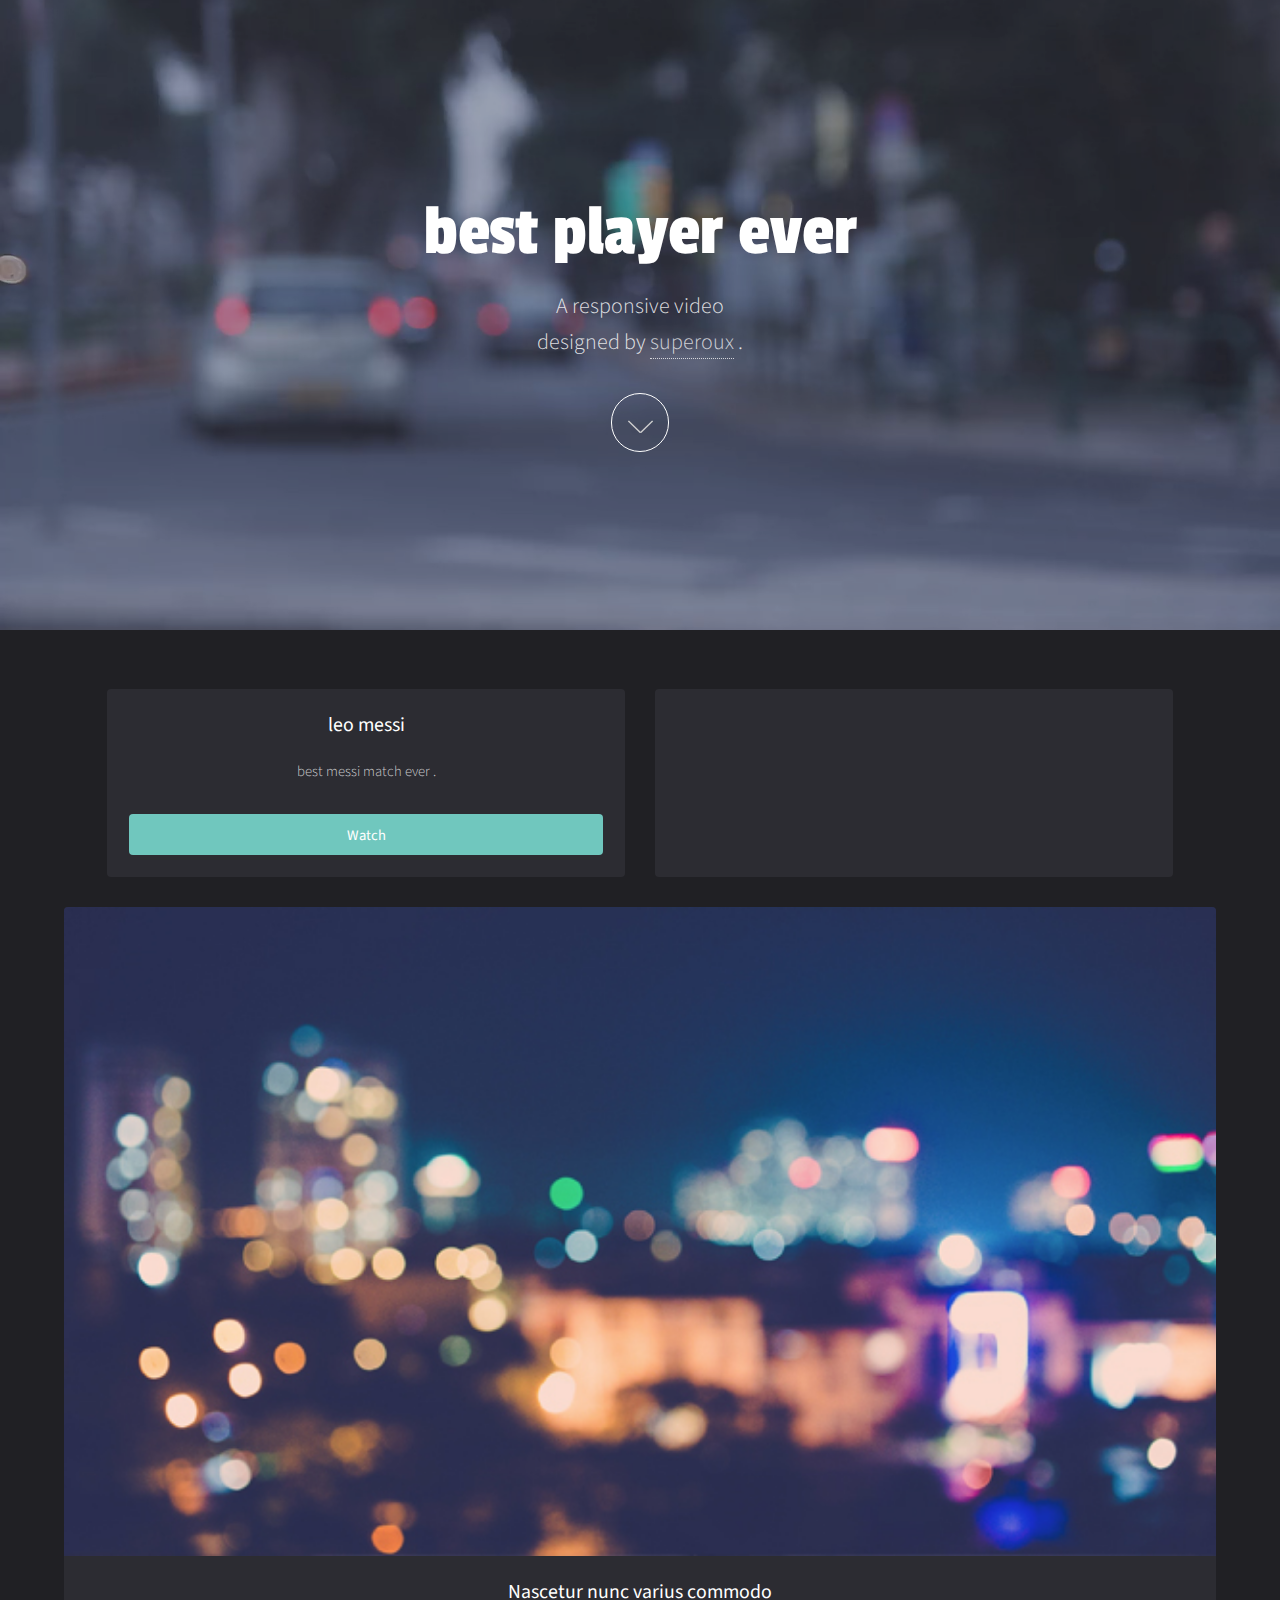
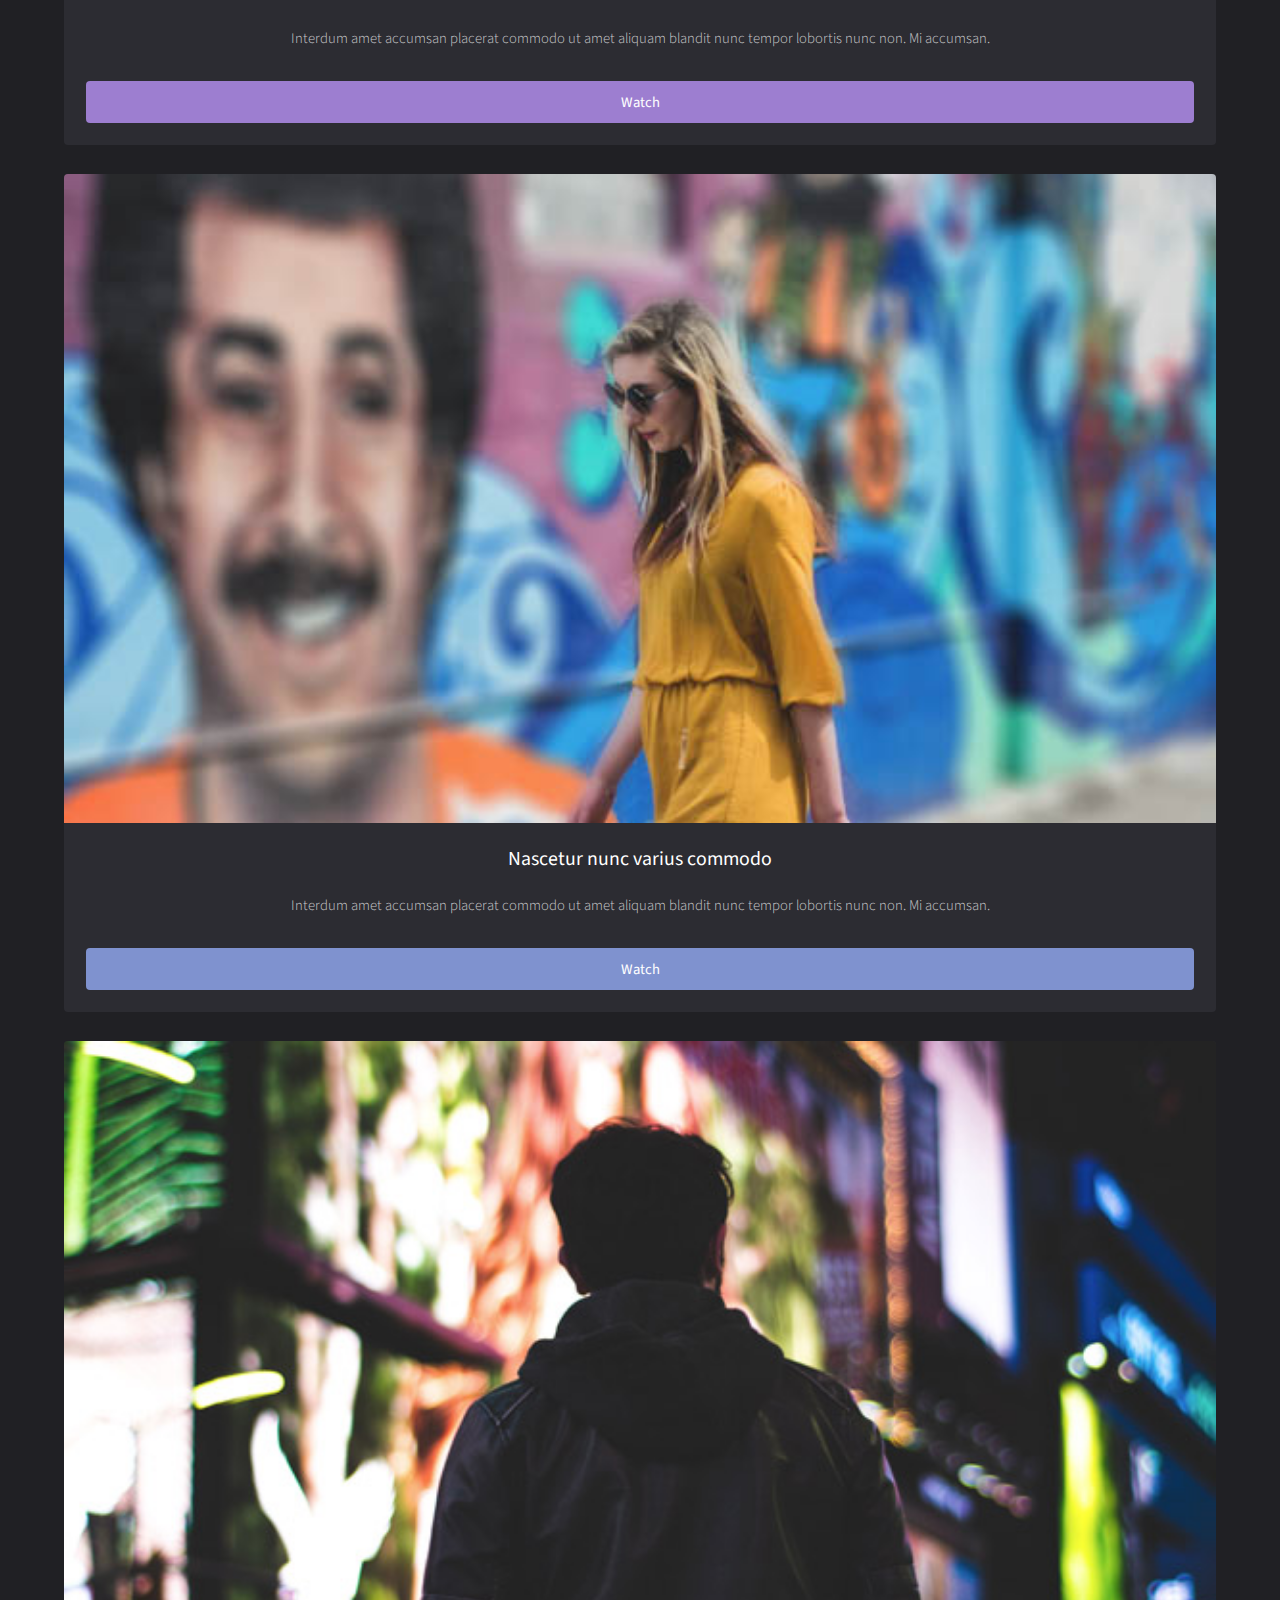
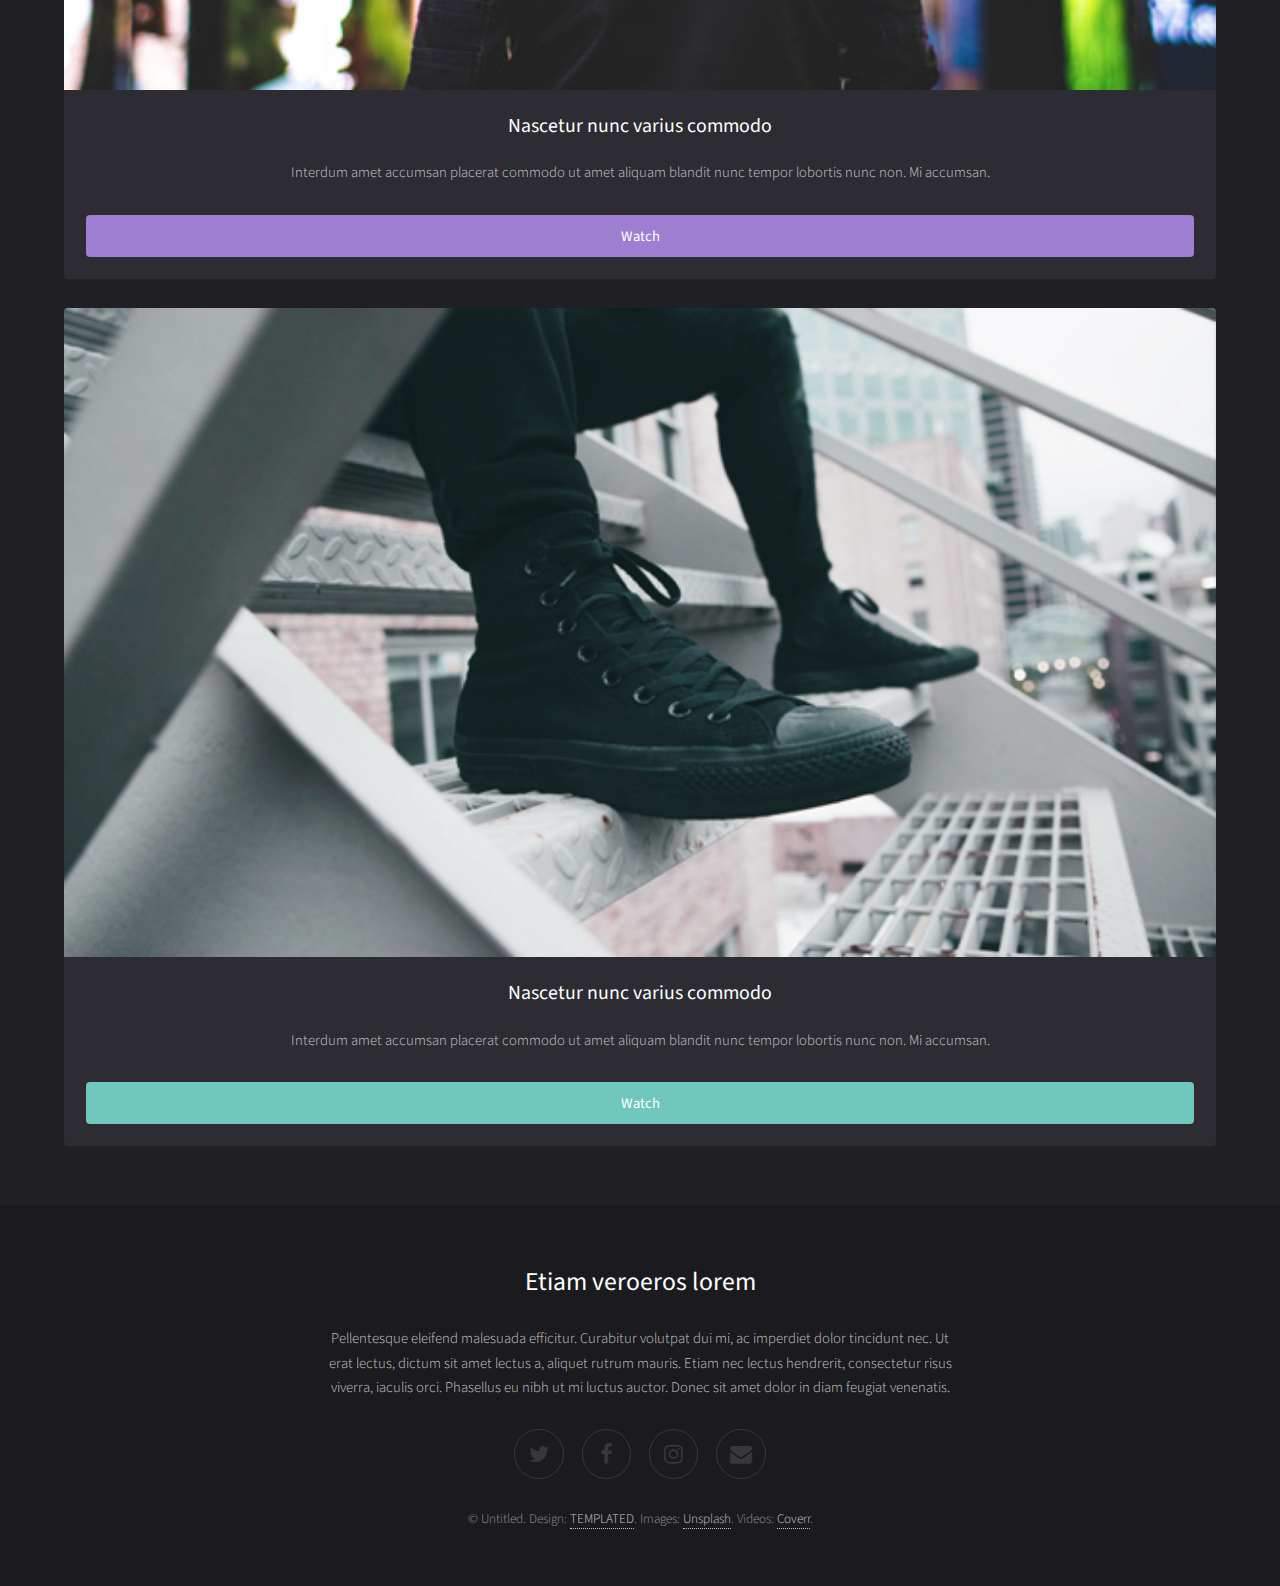
==== index.html @ 339b2d5a "Update index.html" ====
<!DOCTYPE HTML>
<!--
	superoux
-->
<html>
	<head>
		<title>best matches ever</title>
		<meta charset="utf-8" />
		<meta name="viewport" content="width=device-width, initial-scale=1" />
		<link rel="stylesheet" href="assets/css/main.css" />
	</head>
	<body id="top">

			<!-- Banner -->
			<!--
				To use a video as your background, set data-video to the name of your video without
				its extension (eg. images/banner). Your video must be available in both .mp4 and .webm
				formats to work correctly.
			-->
				<section id="banner" data-video="images/banner">
					<div class="inner">
						<header>
							<h1>best player ever </h1>
							<p>A responsive video <br />
							designed by <a href="https://www.instagram.com/superoux/?hl=en/">superoux</a> .</p>
						</header>
						<a href="#main" class="more">watch the game </a>
					</div>
				</section>

			<!-- Main -->
				<div id="main">
					<div class="inner">

					<!-- Boxes -->
						<div class="thumbnails">

							<div class="box">
								<a href="https://youtu.be/xSsiS304iY8" class="image fit"><img src="https://img.youtube.com/vi/xSsiS304iY8/default.jpg" alt="" /></a>
								<div class="inner">
									<h3>leo messi</h3>
									<p>best messi match ever .</p>
									<a href="https://youtu.be/xSsiS304iY8" class="button fit" data-poptrox="youtube,800x400">Watch</a>
								</div>
							</div>

							<div class="box">
<div itemprop="video" itemscope="" itemtype="//schema.org/VideoObject" style="display: none;"><meta itemprop="name" property="media:title" content="Plug Love (2017)"><span property="media:type" content="application/x-shockwave-flash"><meta itemprop="duration" content="PT1H54M46S"><meta itemprop="thumbnailUrl" rel="media:thumbnail" content="https://canvas-bridge.tubitv.com/VLpkiAPkWB6G5GtWDQI1_ymd9yA=/0x87:1013x651/640x360/smart/img.adrise.tv/a95f9821-3341-43d2-822d-1b0d2a81aec8.jpg"><meta itemprop="uploadDate" content="2020-10-22T00:00:00.000Z"><meta itemprop="description" content="After a woman ends her unfaithful relationship, she discovers the value of true love in a world that often prioritizes material wealth."></span></div>
								</div>
							</div>

							<div class="box">
								<a href="https://youtu.be/s6zR2T9vn2c" class="image fit"><img src="images/pic03.jpg" alt="" /></a>
								<div class="inner">
									<h3>Nascetur nunc varius commodo</h3>
									<p>Interdum amet accumsan placerat commodo ut amet aliquam blandit nunc tempor lobortis nunc non. Mi accumsan.</p>
									<a href="https://youtu.be/s6zR2T9vn2c" class="button style3 fit" data-poptrox="youtube,800x400">Watch</a>
								</div>
							</div>

							<div class="box">
								<a href="https://youtu.be/s6zR2T9vn2c" class="image fit"><img src="images/pic04.jpg" alt="" /></a>
								<div class="inner">
									<h3>Nascetur nunc varius commodo</h3>
									<p>Interdum amet accumsan placerat commodo ut amet aliquam blandit nunc tempor lobortis nunc non. Mi accumsan.</p>
									<a href="https://youtu.be/s6zR2T9vn2c" class="button style2 fit" data-poptrox="youtube,800x400">Watch</a>
								</div>
							</div>

							<div class="box">
								<a href="https://youtu.be/s6zR2T9vn2c" class="image fit"><img src="images/pic05.jpg" alt="" /></a>
								<div class="inner">
									<h3>Nascetur nunc varius commodo</h3>
									<p>Interdum amet accumsan placerat commodo ut amet aliquam blandit nunc tempor lobortis nunc non. Mi accumsan.</p>
									<a href="https://youtu.be/s6zR2T9vn2c" class="button style3 fit" data-poptrox="youtube,800x400">Watch</a>
								</div>
							</div>

							<div class="box">
								<a href="https://youtu.be/s6zR2T9vn2c" class="image fit"><img src="images/pic06.jpg" alt="" /></a>
								<div class="inner">
									<h3>Nascetur nunc varius commodo</h3>
									<p>Interdum amet accumsan placerat commodo ut amet aliquam blandit nunc tempor lobortis nunc non. Mi accumsan.</p>
									<a href="https://youtu.be/s6zR2T9vn2c" class="button fit" data-poptrox="youtube,800x400">Watch</a>
								</div>
							</div>

						</div>

					</div>
				</div>

			<!-- Footer -->
				<footer id="footer">
					<div class="inner">
						<h2>Etiam veroeros lorem</h2>
						<p>Pellentesque eleifend malesuada efficitur. Curabitur volutpat dui mi, ac imperdiet dolor tincidunt nec. Ut erat lectus, dictum sit amet lectus a, aliquet rutrum mauris. Etiam nec lectus hendrerit, consectetur risus viverra, iaculis orci. Phasellus eu nibh ut mi luctus auctor. Donec sit amet dolor in diam feugiat venenatis. </p>

						<ul class="icons">
							<li><a href="#" class="icon fa-twitter"><span class="label">Twitter</span></a></li>
							<li><a href="#" class="icon fa-facebook"><span class="label">Facebook</span></a></li>
							<li><a href="#" class="icon fa-instagram"><span class="label">Instagram</span></a></li>
							<li><a href="#" class="icon fa-envelope"><span class="label">Email</span></a></li>
						</ul>
						<p class="copyright">&copy; Untitled. Design: <a href="https://templated.co">TEMPLATED</a>. Images: <a href="https://unsplash.com/">Unsplash</a>. Videos: <a href="http://coverr.co/">Coverr</a>.</p>
					</div>
				</footer>

		<!-- Scripts -->
			<script src="assets/js/jquery.min.js"></script>
			<script src="assets/js/jquery.scrolly.min.js"></script>
			<script src="assets/js/jquery.poptrox.min.js"></script>
			<script src="assets/js/skel.min.js"></script>
			<script src="assets/js/util.js"></script>
			<script src="assets/js/main.js"></script>

	</body>
</html>
---- assets/css/main.css ----
@charset "UTF-8";
@import url(font-awesome.min.css);
@import url("https://fonts.googleapis.com/css?family=Source+Sans+Pro:300,400|Passion+One:400");

/*
	Full Motion by TEMPLATED
	templated.co @templatedco
	Released for free under the Creative Commons Attribution 3.0 license (templated.co/license)
*/

/* Reset */

	html, body, div, span, applet, object, iframe, h1, h2, h3, h4, h5, h6, p, blockquote, pre, a, abbr, acronym, address, big, cite, code, del, dfn, em, img, ins, kbd, q, s, samp, small, strike, strong, sub, sup, tt, var, b, u, i, center, dl, dt, dd, ol, ul, li, fieldset, form, label, legend, table, caption, tbody, tfoot, thead, tr, th, td, article, aside, canvas, details, embed, figure, figcaption, footer, header, hgroup, menu, nav, output, ruby, section, summary, time, mark, audio, video {
		margin: 0;
		padding: 0;
		border: 0;
		font-size: 100%;
		font: inherit;
		vertical-align: baseline;
	}

	article, aside, details, figcaption, figure, footer, header, hgroup, menu, nav, section {
		display: block;
	}

	body {
		line-height: 1;
	}

	ol, ul {
		list-style: none;
	}

	blockquote, q {
		quotes: none;
	}

	blockquote:before, blockquote:after, q:before, q:after {
		content: '';
		content: none;
	}

	table {
		border-collapse: collapse;
		border-spacing: 0;
	}

	body {
		-webkit-text-size-adjust: none;
	}

/* Box Model */

	*, *:before, *:after {
		-moz-box-sizing: border-box;
		-webkit-box-sizing: border-box;
		box-sizing: border-box;
	}

/* Basic */

	@-ms-viewport {
		width: device-width;
	}

	body {
		-ms-overflow-style: scrollbar;
	}

	@media screen and (max-width: 480px) {

		html, body {
			min-width: 320px;
		}

	}

	body {
		background: #202024;
	}

		body.is-loading *, body.is-loading *:before, body.is-loading *:after {
			-moz-animation: none !important;
			-webkit-animation: none !important;
			-ms-animation: none !important;
			animation: none !important;
			-moz-transition: none !important;
			-webkit-transition: none !important;
			-ms-transition: none !important;
			transition: none !important;
		}

/* Type */

	body, input, select, textarea {
		color: rgba(255, 255, 255, 0.75);
		font-family: "Source Sans Pro", sans-serif;
		font-size: 14pt;
		font-weight: 300;
		line-height: 1.65;
	}

		@media screen and (max-width: 1680px) {

			body, input, select, textarea {
				font-size: 11pt;
			}

		}

		@media screen and (max-width: 1280px) {

			body, input, select, textarea {
				font-size: 11pt;
			}

		}

		@media screen and (max-width: 980px) {

			body, input, select, textarea {
				font-size: 12pt;
			}

		}

		@media screen and (max-width: 736px) {

			body, input, select, textarea {
				font-size: 12pt;
			}

		}

		@media screen and (max-width: 480px) {

			body, input, select, textarea {
				font-size: 12pt;
			}

		}

	a {
		-moz-transition: background-color 0.2s ease-in-out, color 0.2s ease-in-out;
		-webkit-transition: background-color 0.2s ease-in-out, color 0.2s ease-in-out;
		-ms-transition: background-color 0.2s ease-in-out, color 0.2s ease-in-out;
		transition: background-color 0.2s ease-in-out, color 0.2s ease-in-out;
		color: rgba(255, 255, 255, 0.75);
		text-decoration: none;
		border-bottom: 1px dotted;
		outline: 0;
	}

		a:hover {
			color: #FFF;
			border: none;
		}

	strong, b {
		color: #fff;
		font-weight: 400;
	}

	em, i {
		font-style: italic;
	}

	p {
		margin: 0 0 2em 0;
	}

	h1, h2, h3, h4, h5, h6 {
		color: #fff;
		font-weight: 400;
		line-height: 1.5;
		margin: 0 0 1em 0;
	}

		h1 a, h2 a, h3 a, h4 a, h5 a, h6 a {
			color: inherit;
			text-decoration: none;
		}

	h2 {
		font-size: 1.75em;
	}

	h3 {
		font-size: 1.35em;
	}

	h4 {
		font-size: 1.1em;
	}

	h5 {
		font-size: 0.9em;
	}

	h6 {
		font-size: 0.7em;
	}

	sub {
		font-size: 0.8em;
		position: relative;
		top: 0.5em;
	}

	sup {
		font-size: 0.8em;
		position: relative;
		top: -0.5em;
	}

	blockquote {
		border-left: solid 4px rgba(144, 144, 144, 0.25);
		font-style: italic;
		margin: 0 0 2em 0;
		padding: 0.5em 0 0.5em 2em;
	}

	code {
		background: rgba(144, 144, 144, 0.075);
		border-radius: 4px;
		border: solid 1px rgba(144, 144, 144, 0.25);
		font-family: "Courier New", monospace;
		font-size: 0.9em;
		margin: 0 0.25em;
		padding: 0.25em 0.65em;
	}

	pre {
		-webkit-overflow-scrolling: touch;
		font-family: "Courier New", monospace;
		font-size: 0.9em;
		margin: 0 0 2em 0;
	}

		pre code {
			display: block;
			line-height: 1.75;
			padding: 1em 1.5em;
			overflow-x: auto;
		}

	hr {
		border: 0;
		border-bottom: solid 1px rgba(144, 144, 144, 0.25);
		margin: 2em 0;
	}

		hr.major {
			margin: 3em 0;
		}

	.align-left {
		text-align: left;
	}

	.align-center {
		text-align: center;
	}

	.align-right {
		text-align: right;
	}

/* Section/Article */

	section.special, article.special {
		text-align: center;
	}

	header p {
		color: rgba(255, 255, 255, 0.5);
		position: relative;
		margin: 0 0 1.5em 0;
	}

	header h2 + p {
		font-size: 1.25em;
		margin-top: -1em;
	}

	header h3 + p {
		font-size: 1.1em;
		margin-top: -0.8em;
	}

	header h4 + p,
	header h5 + p,
	header h6 + p {
		font-size: 0.9em;
		margin-top: -0.6em;
	}

/* Box */

	.thumbnails {
		display: -moz-flex;
		display: -webkit-flex;
		display: -ms-flex;
		display: flex;
		-moz-align-items: stretch;
		-webkit-align-items: stretch;
		-ms-align-items: stretch;
		align-items: stretch;
		-moz-justify-content: center;
		-webkit-justify-content: center;
		-ms-justify-content: center;
		justify-content: center;
		-moz-flex-wrap: wrap;
		-webkit-flex-wrap: wrap;
		-ms-flex-wrap: wrap;
		flex-wrap: wrap;
	}

		.thumbnails .box {
			margin: 0 1em 2em 1em;
			width: 30%;
		}

			@media screen and (max-width: 1280px) {

				.thumbnails .box {
					width: 45%;
				}

			}

			@media screen and (max-width: 736px) {

				.thumbnails .box {
					width: 100%;
				}

			}

/* Form */

	form {
		margin: 0 0 2em 0;
	}

	label {
		color: #fff;
		display: block;
		font-size: 0.9em;
		font-weight: 400;
		margin: 0 0 1em 0;
	}

	input[type="text"],
	input[type="password"],
	input[type="email"],
	input[type="tel"],
	select,
	textarea {
		-moz-appearance: none;
		-webkit-appearance: none;
		-ms-appearance: none;
		appearance: none;
		background: rgba(144, 144, 144, 0.075);
		border-radius: 4px;
		border: none;
		border: solid 1px rgba(144, 144, 144, 0.25);
		color: inherit;
		display: block;
		outline: 0;
		padding: 0 1em;
		text-decoration: none;
		width: 100%;
	}

		input[type="text"]:invalid,
		input[type="password"]:invalid,
		input[type="email"]:invalid,
		input[type="tel"]:invalid,
		select:invalid,
		textarea:invalid {
			box-shadow: none;
		}

		input[type="text"]:focus,
		input[type="password"]:focus,
		input[type="email"]:focus,
		input[type="tel"]:focus,
		select:focus,
		textarea:focus {
			border-color: #ff8686;
			box-shadow: 0 0 0 1px #ff8686;
		}

	.select-wrapper {
		text-decoration: none;
		display: block;
		position: relative;
	}

		.select-wrapper:before {
			content: "";
			-moz-osx-font-smoothing: grayscale;
			-webkit-font-smoothing: antialiased;
			font-family: FontAwesome;
			font-style: normal;
			font-weight: normal;
			text-transform: none !important;
		}

		.select-wrapper:before {
			color: rgba(144, 144, 144, 0.25);
			display: block;
			height: 2.75em;
			line-height: 2.75em;
			pointer-events: none;
			position: absolute;
			right: 0;
			text-align: center;
			top: 0;
			width: 2.75em;
		}

		.select-wrapper select::-ms-expand {
			display: none;
		}

	input[type="text"],
	input[type="password"],
	input[type="email"],
	select {
		height: 2.75em;
	}

	textarea {
		padding: 0.75em 1em;
	}

	input[type="checkbox"],
	input[type="radio"] {
		-moz-appearance: none;
		-webkit-appearance: none;
		-ms-appearance: none;
		appearance: none;
		display: block;
		float: left;
		margin-right: -2em;
		opacity: 0;
		width: 1em;
		z-index: -1;
	}

		input[type="checkbox"] + label,
		input[type="radio"] + label {
			text-decoration: none;
			color: rgba(255, 255, 255, 0.75);
			cursor: pointer;
			display: inline-block;
			font-size: 1em;
			font-weight: 300;
			padding-left: 2.4em;
			padding-right: 0.75em;
			position: relative;
		}

			input[type="checkbox"] + label:before,
			input[type="radio"] + label:before {
				-moz-osx-font-smoothing: grayscale;
				-webkit-font-smoothing: antialiased;
				font-family: FontAwesome;
				font-style: normal;
				font-weight: normal;
				text-transform: none !important;
			}

			input[type="checkbox"] + label:before,
			input[type="radio"] + label:before {
				background: rgba(144, 144, 144, 0.075);
				border-radius: 4px;
				border: solid 1px rgba(144, 144, 144, 0.25);
				content: '';
				display: inline-block;
				height: 1.65em;
				left: 0;
				line-height: 1.58125em;
				position: absolute;
				text-align: center;
				top: 0;
				width: 1.65em;
			}

		input[type="checkbox"]:checked + label:before,
		input[type="radio"]:checked + label:before {
			background: #ff8686;
			border-color: #ff8686;
			color: #ffffff;
			content: '\f00c';
		}

		input[type="checkbox"]:focus + label:before,
		input[type="radio"]:focus + label:before {
			border-color: #ff8686;
			box-shadow: 0 0 0 1px #ff8686;
		}

	input[type="checkbox"] + label:before {
		border-radius: 4px;
	}

	input[type="radio"] + label:before {
		border-radius: 100%;
	}

	::-webkit-input-placeholder {
		color: rgba(255, 255, 255, 0.5) !important;
		opacity: 1.0;
	}

	:-moz-placeholder {
		color: rgba(255, 255, 255, 0.5) !important;
		opacity: 1.0;
	}

	::-moz-placeholder {
		color: rgba(255, 255, 255, 0.5) !important;
		opacity: 1.0;
	}

	:-ms-input-placeholder {
		color: rgba(255, 255, 255, 0.5) !important;
		opacity: 1.0;
	}

	.formerize-placeholder {
		color: rgba(255, 255, 255, 0.5) !important;
		opacity: 1.0;
	}

/* Box */

	.box {
		border-radius: 4px;
		margin-bottom: 2em;
		background: #2c2c32;
		text-align: center;
	}

		.box > :last-child,
		.box > :last-child > :last-child,
		.box > :last-child > :last-child > :last-child {
			margin-bottom: 0;
		}

		.box .image.fit {
			margin: 0;
		}

		.box .image img {
			border-radius: 4px 4px 0 0;
		}

		.box .inner {
			padding: 1.5em;
			width: 100% !important;
		}

			@media screen and (max-width: 480px) {

				.box .inner {
					padding: 1em;
				}

			}

		.box.alt {
			border: 0;
			border-radius: 0;
			padding: 0;
		}

/* Icon */

	.icon {
		text-decoration: none;
		border-bottom: none;
		position: relative;
	}

		.icon:before {
			-moz-osx-font-smoothing: grayscale;
			-webkit-font-smoothing: antialiased;
			font-family: FontAwesome;
			font-style: normal;
			font-weight: normal;
			text-transform: none !important;
		}

		.icon > .label {
			display: none;
		}

/* Image */

	.image {
		border-radius: 4px;
		border: 0;
		display: inline-block;
		position: relative;
	}

		.image img {
			border-radius: 4px;
			display: block;
		}

		.image.left, .image.right {
			max-width: 40%;
		}

			.image.left img, .image.right img {
				width: 100%;
			}

		.image.left {
			float: left;
			padding: 0 1.5em 1em 0;
			top: 0.25em;
		}

		.image.right {
			float: right;
			padding: 0 0 1em 1.5em;
			top: 0.25em;
		}

		.image.fit {
			display: block;
			margin: 0 0 2em 0;
			width: 100%;
		}

			.image.fit img {
				width: 100%;
			}

		.image.main {
			display: block;
			margin: 0 0 3em 0;
			width: 100%;
		}

			.image.main img {
				width: 100%;
			}

/* List */

	ol {
		list-style: decimal;
		margin: 0 0 2em 0;
		padding-left: 1.25em;
	}

		ol li {
			padding-left: 0.25em;
		}

	ul {
		list-style: disc;
		margin: 0 0 2em 0;
		padding-left: 1em;
	}

		ul li {
			padding-left: 0.5em;
		}

		ul.alt {
			list-style: none;
			padding-left: 0;
		}

			ul.alt li {
				border-top: solid 1px rgba(144, 144, 144, 0.25);
				padding: 0.5em 0;
			}

				ul.alt li:first-child {
					border-top: 0;
					padding-top: 0;
				}

		ul.icons {
			cursor: default;
			list-style: none;
			padding-left: 0;
		}

			ul.icons li {
				display: inline-block;
				text-align: center;
				padding-left: 0;
				padding-right: 1em;
			}

				ul.icons li a {
					display: block;
					border-radius: 100%;
					margin: 0;
					padding: 0.5em;
					border: solid 1px rgba(144, 144, 144, 0.25);
					color: rgba(144, 144, 144, 0.25);
				}

					ul.icons li a:before {
						font-size: 1.5em;
						display: block;
						width: 1.5em;
						height: 1.5em;
						line-height: 1.5em;
					}

					ul.icons li a:hover {
						background-color: #202024;
						color: #FFF;
					}

				ul.icons li:last-child {
					padding-right: 0;
				}

		ul.actions {
			cursor: default;
			list-style: none;
			padding-left: 0;
		}

			ul.actions li {
				display: inline-block;
				padding: 0 1em 0 0;
				vertical-align: middle;
			}

				ul.actions li:last-child {
					padding-right: 0;
				}

			ul.actions.small li {
				padding: 0 0.5em 0 0;
			}

			ul.actions.vertical li {
				display: block;
				padding: 1em 0 0 0;
			}

				ul.actions.vertical li:first-child {
					padding-top: 0;
				}

				ul.actions.vertical li > * {
					margin-bottom: 0;
				}

			ul.actions.vertical.small li {
				padding: 0.5em 0 0 0;
			}

				ul.actions.vertical.small li:first-child {
					padding-top: 0;
				}

			ul.actions.fit {
				display: table;
				margin-left: -1em;
				padding: 0;
				table-layout: fixed;
				width: calc(100% + 1em);
			}

				ul.actions.fit li {
					display: table-cell;
					padding: 0 0 0 1em;
				}

					ul.actions.fit li > * {
						margin-bottom: 0;
					}

				ul.actions.fit.small {
					margin-left: -0.5em;
					width: calc(100% + 0.5em);
				}

					ul.actions.fit.small li {
						padding: 0 0 0 0.5em;
					}

			@media screen and (max-width: 480px) {

				ul.actions {
					margin: 0 0 2em 0;
				}

					ul.actions li {
						padding: 1em 0 0 0;
						display: block;
						text-align: center;
						width: 100%;
					}

						ul.actions li:first-child {
							padding-top: 0;
						}

						ul.actions li > * {
							width: 100%;
							margin: 0 !important;
						}

							ul.actions li > *.icon:before {
								margin-left: -2em;
							}

					ul.actions.small li {
						padding: 0.5em 0 0 0;
					}

						ul.actions.small li:first-child {
							padding-top: 0;
						}

			}

	dl {
		margin: 0 0 2em 0;
	}

		dl dt {
			display: block;
			font-weight: 400;
			margin: 0 0 1em 0;
		}

		dl dd {
			margin-left: 2em;
		}

/* Table */

	.table-wrapper {
		-webkit-overflow-scrolling: touch;
		overflow-x: auto;
	}

	table {
		margin: 0 0 2em 0;
		width: 100%;
	}

		table tbody tr {
			border: solid 1px rgba(144, 144, 144, 0.25);
			border-left: 0;
			border-right: 0;
		}

			table tbody tr:nth-child(2n + 1) {
				background-color: rgba(144, 144, 144, 0.075);
			}

		table td {
			padding: 0.75em 0.75em;
		}

		table th {
			color: #fff;
			font-size: 0.9em;
			font-weight: 400;
			padding: 0 0.75em 0.75em 0.75em;
			text-align: left;
		}

		table thead {
			border-bottom: solid 2px rgba(144, 144, 144, 0.25);
		}

		table tfoot {
			border-top: solid 2px rgba(144, 144, 144, 0.25);
		}

		table.alt {
			border-collapse: separate;
		}

			table.alt tbody tr td {
				border: solid 1px rgba(144, 144, 144, 0.25);
				border-left-width: 0;
				border-top-width: 0;
			}

				table.alt tbody tr td:first-child {
					border-left-width: 1px;
				}

			table.alt tbody tr:first-child td {
				border-top-width: 1px;
			}

			table.alt thead {
				border-bottom: 0;
			}

			table.alt tfoot {
				border-top: 0;
			}

/* Button */

	input[type="submit"],
	input[type="reset"],
	input[type="button"],
	button,
	.button {
		-moz-appearance: none;
		-webkit-appearance: none;
		-ms-appearance: none;
		appearance: none;
		-moz-transition: background-color 0.2s ease-in-out, color 0.2s ease-in-out;
		-webkit-transition: background-color 0.2s ease-in-out, color 0.2s ease-in-out;
		-ms-transition: background-color 0.2s ease-in-out, color 0.2s ease-in-out;
		transition: background-color 0.2s ease-in-out, color 0.2s ease-in-out;
		background-color: #70c7be;
		border-radius: 4px;
		border: 0;
		color: #ffffff !important;
		cursor: pointer;
		display: inline-block;
		font-weight: 400;
		height: 2.85em;
		line-height: 2.95em;
		padding: 0 1.5em;
		text-align: center;
		text-decoration: none;
		white-space: nowrap;
	}

		input[type="submit"]:hover,
		input[type="reset"]:hover,
		input[type="button"]:hover,
		button:hover,
		.button:hover {
			background-color: #82cec6;
		}

		input[type="submit"]:active,
		input[type="reset"]:active,
		input[type="button"]:active,
		button:active,
		.button:active {
			background-color: #5ec0b6;
		}

		input[type="submit"].icon,
		input[type="reset"].icon,
		input[type="button"].icon,
		button.icon,
		.button.icon {
			padding-left: 1.35em;
		}

			input[type="submit"].icon:before,
			input[type="reset"].icon:before,
			input[type="button"].icon:before,
			button.icon:before,
			.button.icon:before {
				margin-right: 0.5em;
			}

		input[type="submit"].fit,
		input[type="reset"].fit,
		input[type="button"].fit,
		button.fit,
		.button.fit {
			display: block;
			margin: 0 0 1em 0;
			width: 100%;
		}

		input[type="submit"].small,
		input[type="reset"].small,
		input[type="button"].small,
		button.small,
		.button.small {
			font-size: 0.8em;
		}

		input[type="submit"].big,
		input[type="reset"].big,
		input[type="button"].big,
		button.big,
		.button.big {
			font-size: 1.35em;
		}

		input[type="submit"].disabled, input[type="submit"]:disabled,
		input[type="reset"].disabled,
		input[type="reset"]:disabled,
		input[type="button"].disabled,
		input[type="button"]:disabled,
		button.disabled,
		button:disabled,
		.button.disabled,
		.button:disabled {
			background-color: rgba(255, 255, 255, 0.75) !important;
			box-shadow: inset 0 -0.15em 0 0 rgba(0, 0, 0, 0.15);
			color: #202024 !important;
			cursor: default;
			opacity: 0.25;
		}

		input[type="submit"].style2,
		input[type="reset"].style2,
		input[type="button"].style2,
		button.style2,
		.button.style2 {
			background-color: #7f92cf;
		}

			input[type="submit"].style2:hover,
			input[type="reset"].style2:hover,
			input[type="button"].style2:hover,
			button.style2:hover,
			.button.style2:hover {
				background-color: #92a2d6;
			}

			input[type="submit"].style2:active,
			input[type="reset"].style2:active,
			input[type="button"].style2:active,
			button.style2:active,
			.button.style2:active {
				background-color: #6c82c8;
			}

		input[type="submit"].style3,
		input[type="reset"].style3,
		input[type="button"].style3,
		button.style3,
		.button.style3 {
			background-color: #9d7ed0;
		}

			input[type="submit"].style3:hover,
			input[type="reset"].style3:hover,
			input[type="button"].style3:hover,
			button.style3:hover,
			.button.style3:hover {
				background-color: #ab91d7;
			}

			input[type="submit"].style3:active,
			input[type="reset"].style3:active,
			input[type="button"].style3:active,
			button.style3:active,
			.button.style3:active {
				background-color: #8f6bc9;
			}

		@media screen and (max-width: 480px) {

			input[type="submit"],
			input[type="reset"],
			input[type="button"],
			button,
			.button {
				padding: 0;
			}

		}

/* Poptrox */

	.poptrox-popup {
		-moz-box-sizing: content-box;
		-webkit-box-sizing: content-box;
		-ms-box-sizing: content-box;
		box-sizing: content-box;
		background: #000;
		box-shadow: 0 0.5em 3em 0 rgba(0, 0, 0, 0.25);
		border-radius: 4px;
		padding: 2em;
		overflow: hidden;
	}

		.poptrox-popup .closer {
			-moz-transition: opacity 0.2s ease-in-out;
			-webkit-transition: opacity 0.2s ease-in-out;
			-ms-transition: opacity 0.2s ease-in-out;
			transition: opacity 0.2s ease-in-out;
			text-decoration: none;
			position: absolute;
			top: .5em;
			right: .5em;
			z-index: 11000;
			-webkit-tap-highlight-color: rgba(255, 255, 255, 0);
			white-space: nowrap;
			text-indent: 2em;
			overflow: hidden;
			width: 2em;
			height: 2em;
			display: block;
		}

			.poptrox-popup .closer:before {
				content: "\f00d";
				-moz-osx-font-smoothing: grayscale;
				-webkit-font-smoothing: antialiased;
				font-family: FontAwesome;
				font-style: normal;
				font-weight: normal;
				text-transform: none !important;
				display: block;
				position: relative;
				text-indent: 0;
				border-radius: 100%;
				box-shadow: inset 0 0 0 1px rgba(255, 255, 255, 0.25);
				color: #ffffff !important;
				width: 2em;
				height: 2em;
				line-height: 2em;
			}

		.poptrox-popup:hover .closer {
			opacity: 0.5;
		}

		.poptrox-popup:hover .closer:hover {
			opacity: 1.0;
		}

		@media screen and (max-width: 736px) {

			.poptrox-popup {
				padding: 0;
			}

				.poptrox-popup .closer {
					display: none !important;
				}

		}

/* Banner */

	#banner {
		-moz-align-items: center;
		-webkit-align-items: center;
		-ms-align-items: center;
		align-items: center;
		display: -moz-flex;
		display: -webkit-flex;
		display: -ms-flex;
		display: flex;
		-moz-justify-content: center;
		-webkit-justify-content: center;
		-ms-justify-content: center;
		justify-content: center;
		padding: 8em 4em 6em 4em;
		min-height: 70vh;
		background-image: url("../../images/banner.jpg");
		background-position: center;
		background-size: cover;
		background-repeat: no-repeat;
		border-top: 0;
		position: relative;
		text-align: center;
		overflow: hidden;
	}

		#banner .inner {
			text-align: center;
			position: relative;
			z-index: 2;
		}

		#banner h1 {
			color: #fff;
			font-size: 5em;
			font-weight: 400;
			font-family: 'Passion One', cursive;
			margin: 0;
		}

			@media screen and (max-width: 980px) {

				#banner h1 {
					font-size: 5em;
				}

			}

			@media screen and (max-width: 736px) {

				#banner h1 {
					font-size: 3em;
				}

			}

		#banner p {
			color: rgba(255, 255, 255, 0.85);
			font-size: 1.5em;
			font-weight: 300;
		}

			@media screen and (max-width: 980px) {

				#banner p {
					font-size: 1.5em;
				}

			}

			@media screen and (max-width: 480px) {

				#banner p {
					font-size: 1.25em;
				}

			}

		#banner a {
			color: rgba(255, 255, 255, 0.75);
			text-decoration: none;
			border-bottom: 1px dotted;
		}

			#banner a:hover {
				color: #FFF;
				border: none;
			}

		#banner .more {
			background-image: url("images/arrow.svg");
			background-position: center 1.35em;
			background-repeat: no-repeat;
			background-size: auto;
			border: 1px solid #fff;
			border-radius: 100%;
			color: rgba(255, 255, 255, 0.75);
			display: block;
			height: 4em;
			text-indent: 4em;
			overflow: hidden;
			white-space: nowrap;
			width: 4em;
			z-index: 2;
			margin: 0 auto 2em auto;
		}

			#banner .more:hover {
				background-color: rgba(255, 255, 255, 0.05);
				border: 1px solid #fff;
				color: #FFF;
			}

		#banner video {
			-moz-transform: translateX(50%) translateY(50%);
			-webkit-transform: translateX(50%) translateY(50%);
			-ms-transform: translateX(50%) translateY(50%);
			transform: translateX(50%) translateY(50%);
			position: absolute;
			bottom: 50%;
			right: 50%;
			width: auto;
			height: auto;
			min-width: 100%;
			min-height: 100%;
			overflow: hidden;
		}

		#banner:before {
			-moz-transition: opacity 3s ease;
			-webkit-transition: opacity 3s ease;
			-ms-transition: opacity 3s ease;
			transition: opacity 3s ease;
			-moz-transition-delay: 1s;
			-webkit-transition-delay: 1s;
			-ms-transition-delay: 1s;
			transition-delay: 1s;
			content: '';
			background-color: #42424f;
			display: block;
			height: 100%;
			left: 0;
			opacity: 0.45;
			position: absolute;
			top: 0;
			width: 100%;
			z-index: 1;
		}

		@media screen and (max-width: 1280px) {

			#banner video {
				display: none;
			}

		}

		@media screen and (max-width: 980px) {

			#banner br {
				display: none;
			}

		}

		@media screen and (max-width: 736px) {

			#banner {
				min-height: 0;
				padding: 6em 2em 4em 2em;
			}

				#banner br {
					display: none;
				}

		}

		body.is-loading #banner:before {
			opacity: 1;
		}

/* Main */

	#main {
		padding: 4em 0 2em 0;
	}

		@media screen and (max-width: 736px) {

			#main {
				padding: 3em 0 1em 0;
			}

		}

		#main .inner {
			width: 90%;
			max-width: 80em;
			margin: 0 auto;
		}

			@media screen and (max-width: 480px) {

				#main .inner {
					width: 95%;
				}

			}

/* Footer */

	#footer {
		padding: 4em 0 2em 0;
		background-color: #1b1b1f;
		text-align: center;
	}

		#footer .inner {
			width: 50%;
			margin: 0 auto;
		}

			@media screen and (max-width: 980px) {

				#footer .inner {
					width: 75%;
				}

			}

			@media screen and (max-width: 480px) {

				#footer .inner {
					width: 90%;
				}

			}

		#footer .copyright {
			color: rgba(255, 255, 255, 0.5);
			font-size: 0.9em;
			margin: 0 0 2em 0;
			padding: 0;
			text-align: center;
		}

		@media screen and (max-width: 736px) {

			#footer {
				padding: 3em 0 1em 0;
			}

		}
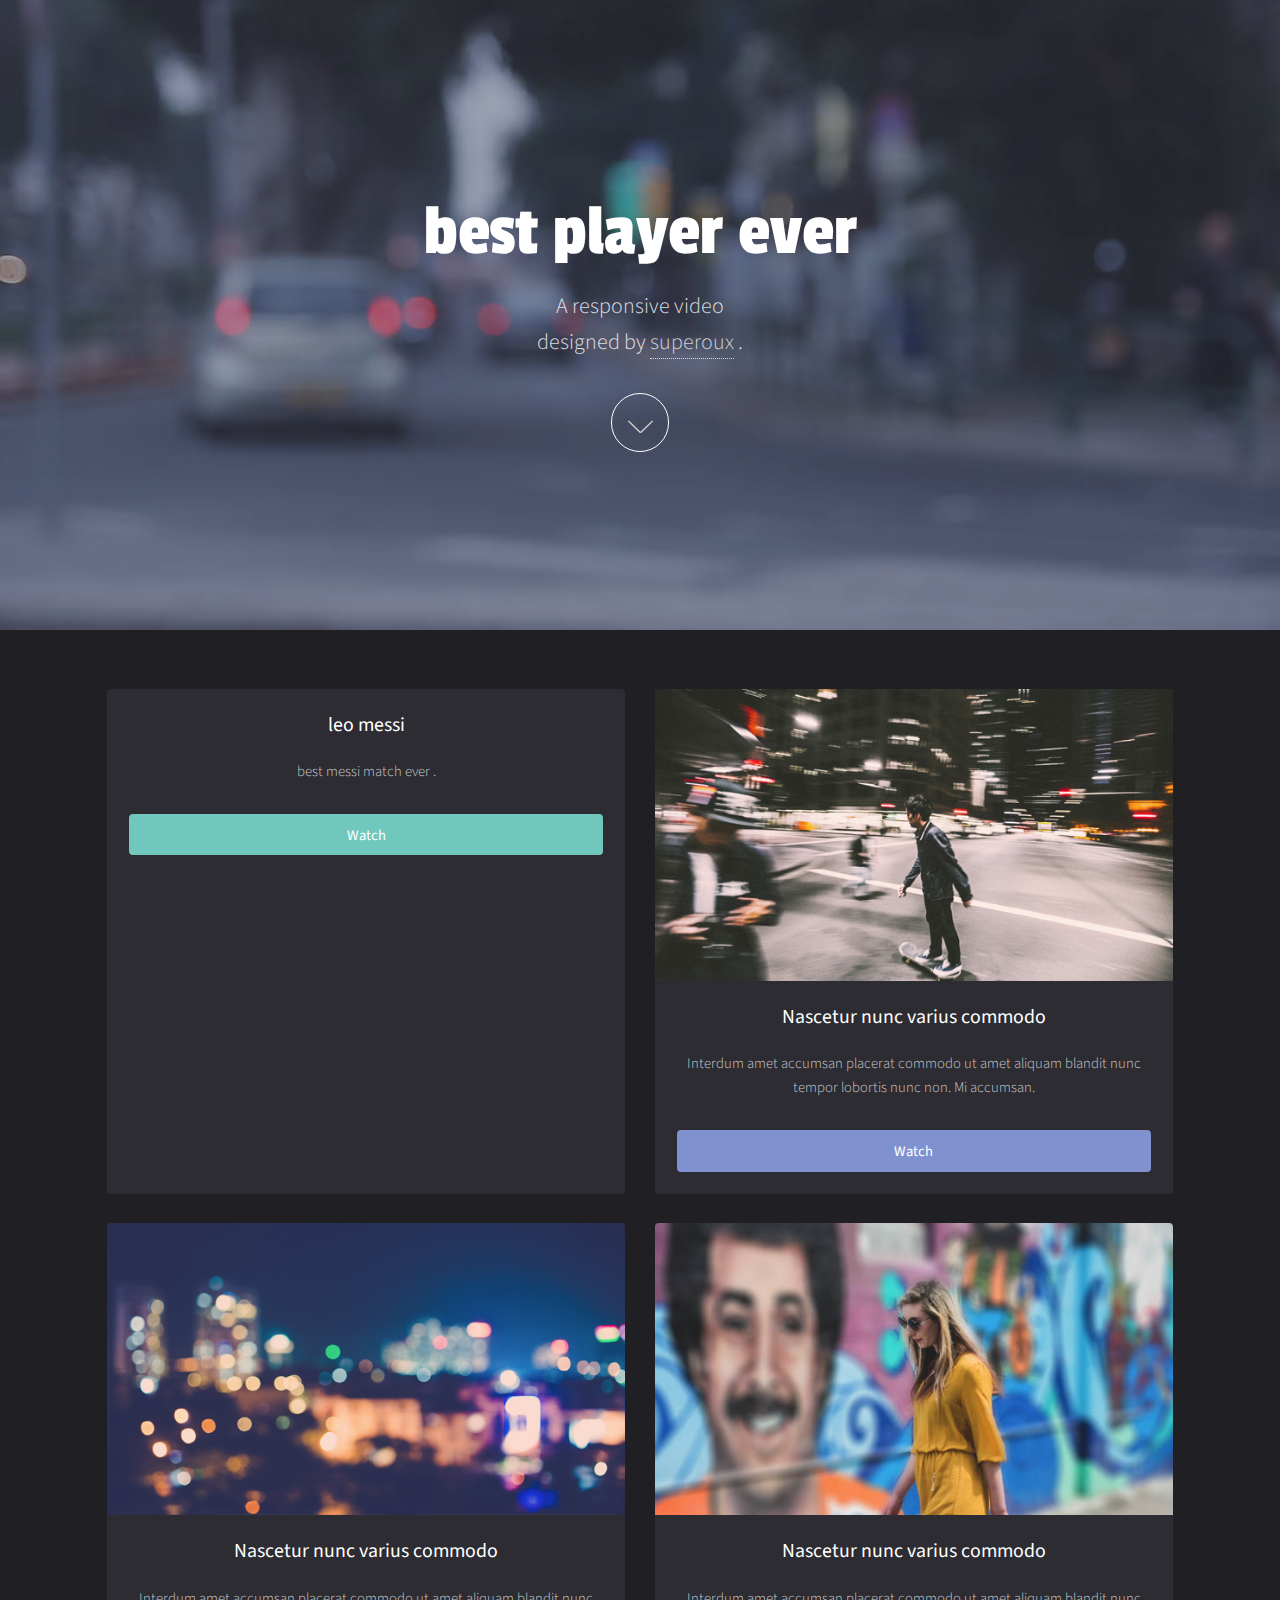
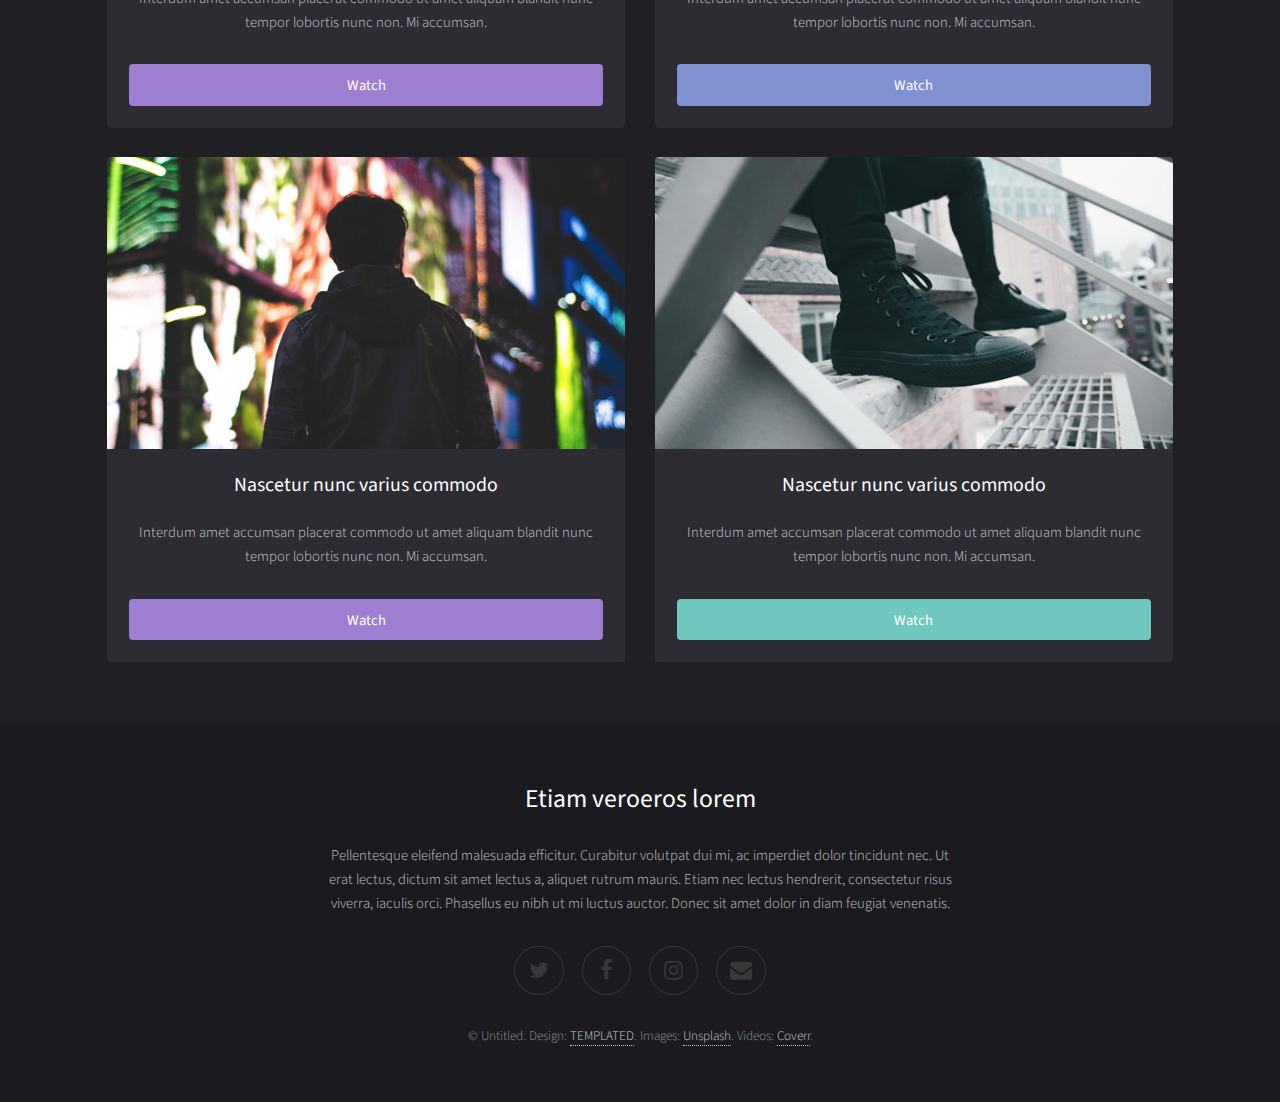
==== commit 29ee687a: "Add files via upload" ====
--- a/index.html
+++ b/index.html
@@ -40,12 +40,16 @@
 								<div class="inner">
 									<h3>leo messi</h3>
 									<p>best messi match ever .</p>
-									<a href="https://youtu.be/xSsiS304iY8" class="button fit" data-poptrox="youtube,800x400">Watch</a>
+									<a href="https://youtu.be/s6zR2T9vn2c" class="button fit" data-poptrox="youtube,800x400">Watch</a>
 								</div>
 							</div>
 
 							<div class="box">
-<div itemprop="video" itemscope="" itemtype="//schema.org/VideoObject" style="display: none;"><meta itemprop="name" property="media:title" content="Plug Love (2017)"><span property="media:type" content="application/x-shockwave-flash"><meta itemprop="duration" content="PT1H54M46S"><meta itemprop="thumbnailUrl" rel="media:thumbnail" content="https://canvas-bridge.tubitv.com/VLpkiAPkWB6G5GtWDQI1_ymd9yA=/0x87:1013x651/640x360/smart/img.adrise.tv/a95f9821-3341-43d2-822d-1b0d2a81aec8.jpg"><meta itemprop="uploadDate" content="2020-10-22T00:00:00.000Z"><meta itemprop="description" content="After a woman ends her unfaithful relationship, she discovers the value of true love in a world that often prioritizes material wealth."></span></div>
+								<a href="https://youtu.be/s6zR2T9vn2c" class="image fit"><img src="images/pic02.jpg" alt="" /></a>
+								<div class="inner">
+									<h3>Nascetur nunc varius commodo</h3>
+									<p>Interdum amet accumsan placerat commodo ut amet aliquam blandit nunc tempor lobortis nunc non. Mi accumsan.</p>
+									<a href="https://youtu.be/s6zR2T9vn2c" class="button style2 fit" data-poptrox="youtube,800x400">Watch</a>
 								</div>
 							</div>
 
@@ -115,4 +119,4 @@
 			<script src="assets/js/main.js"></script>
 
 	</body>
-</html>
+</html>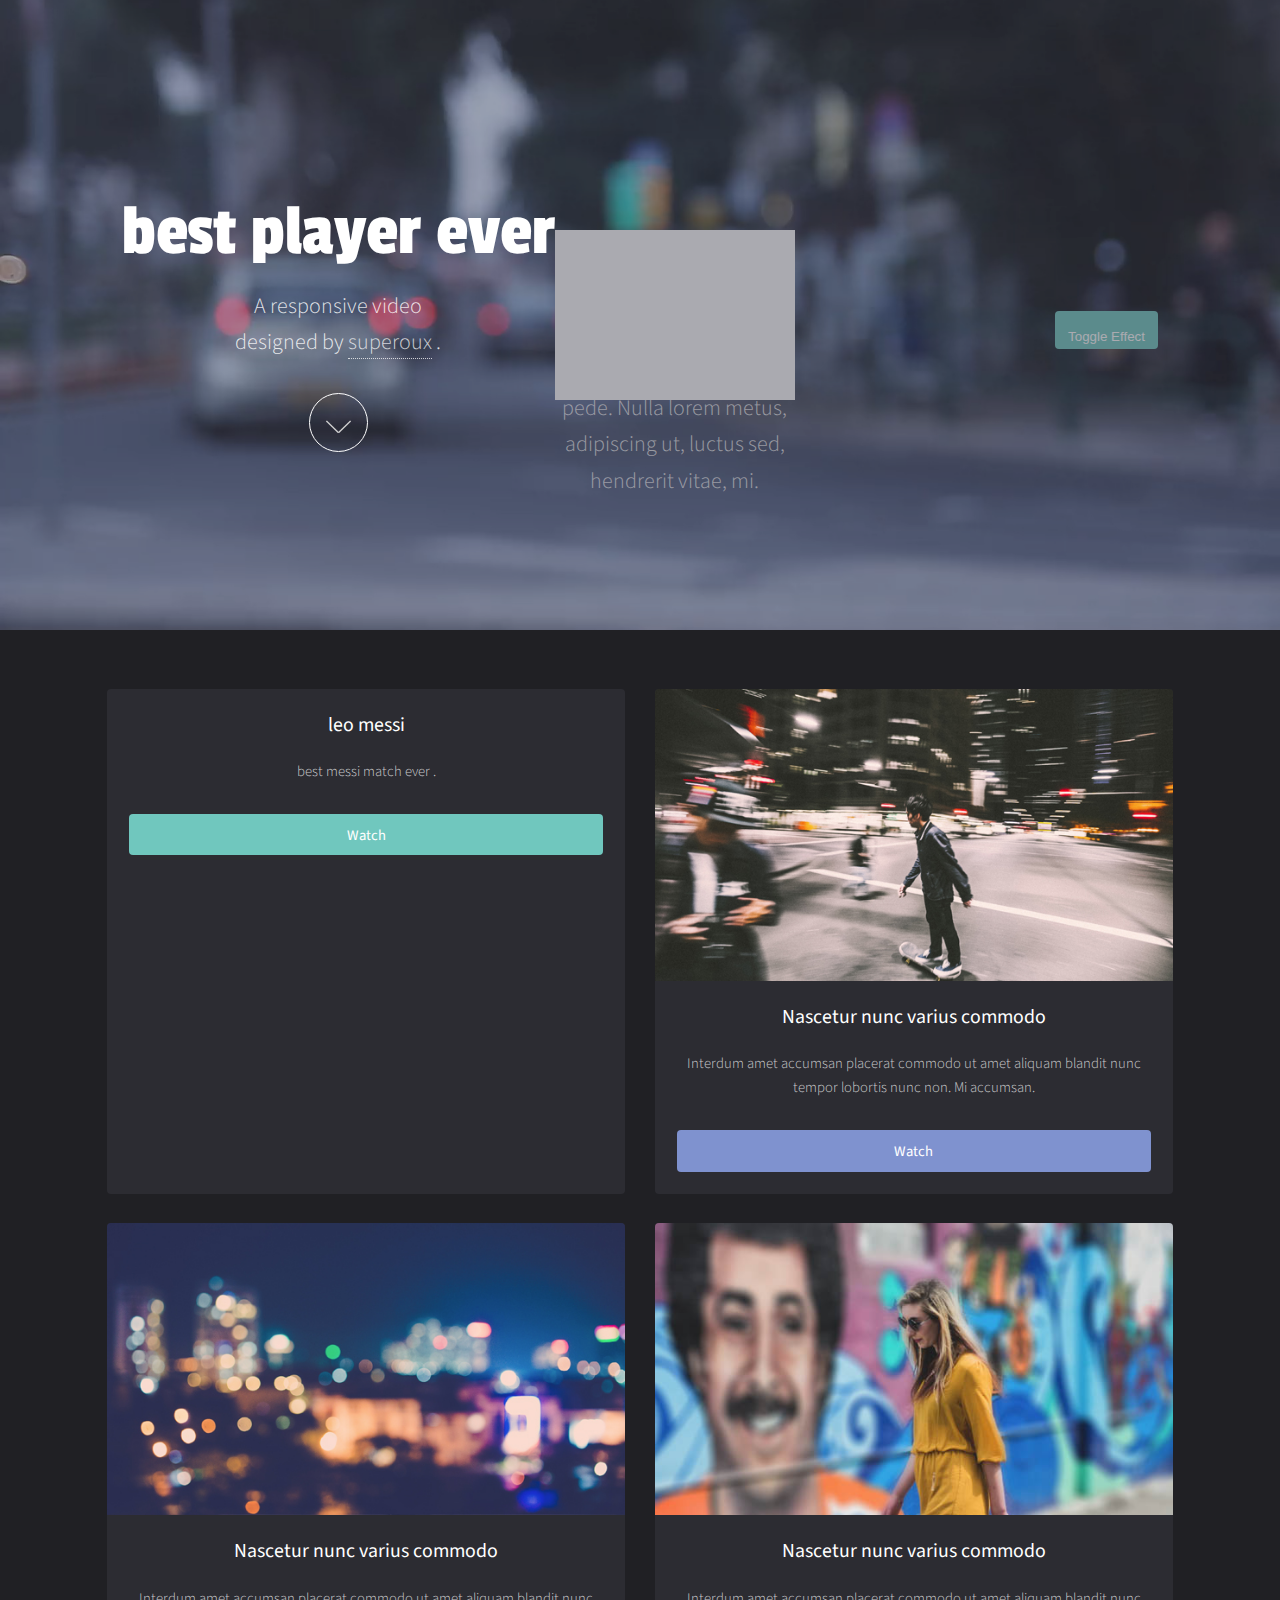
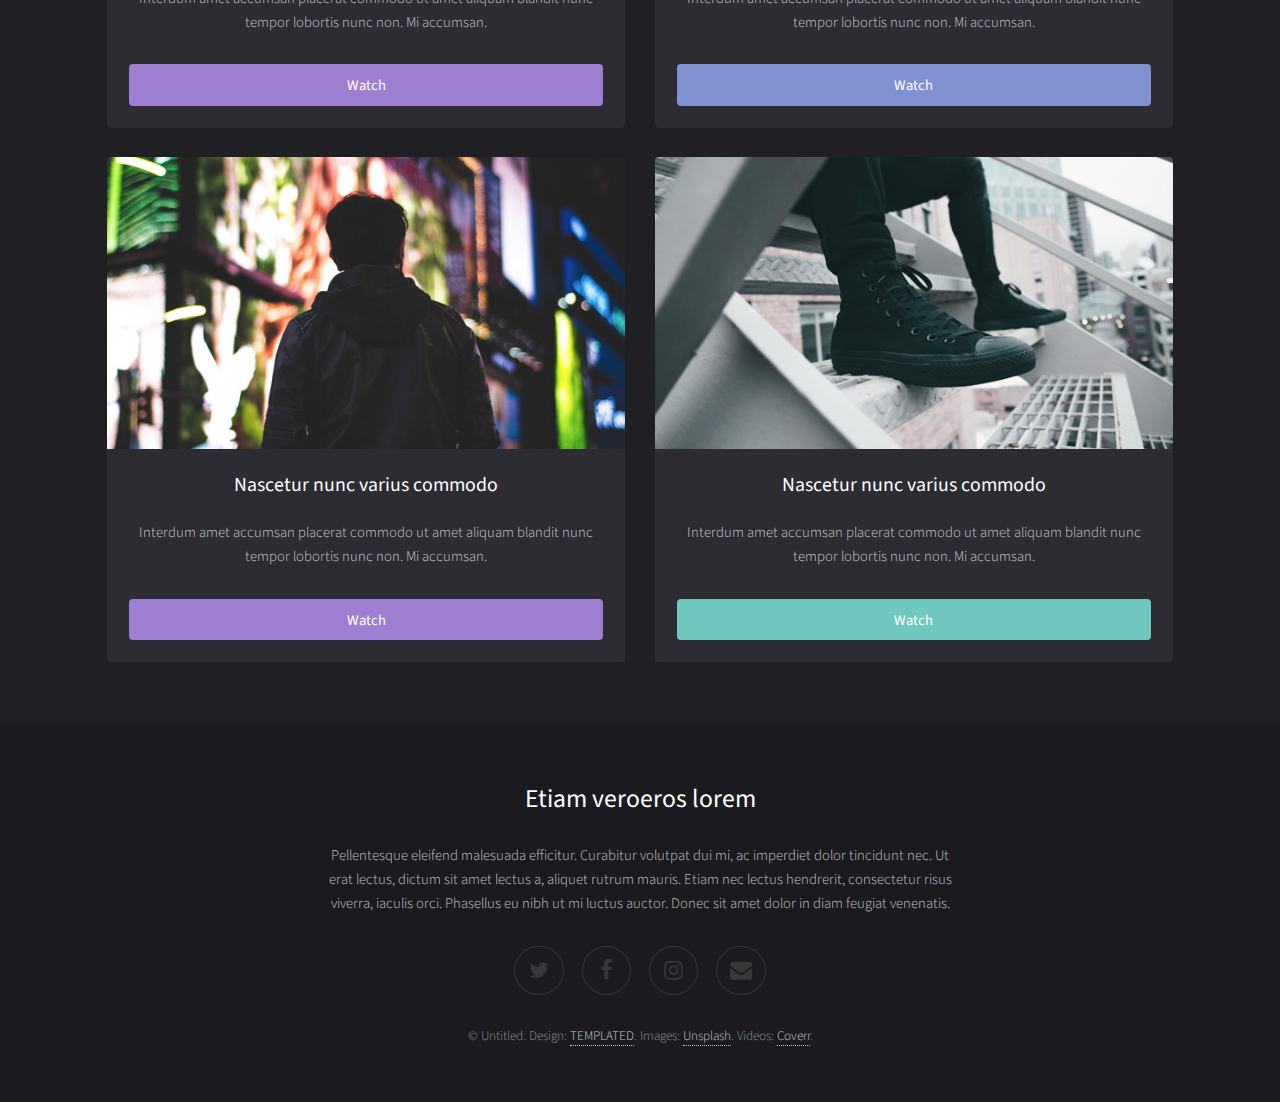
==== commit 4c180c2d: "Update index.html" ====
--- a/index.html
+++ b/index.html
@@ -8,6 +8,7 @@
 		<meta charset="utf-8" />
 		<meta name="viewport" content="width=device-width, initial-scale=1" />
 		<link rel="stylesheet" href="assets/css/main.css" />
+		<script data-ad-client="ca-pub-2492050217759054" async src="https://pagead2.googlesyndication.com/pagead/js/adsbygoogle.js"></script>
 	</head>
 	<body id="top">
 
@@ -26,6 +27,48 @@
 						</header>
 						<a href="#main" class="more">watch the game </a>
 					</div>
+					  <link rel="stylesheet" href="//code.jquery.com/ui/1.12.1/themes/base/jquery-ui.css">
+  <link rel="stylesheet" href="/resources/demos/style.css">
+  <style>
+    .toggler { width: 500px; height: 200px; position: relative; }
+    #button { padding: .5em 1em; text-decoration: none; }
+    #effect { width: 240px; height: 170px; padding: 0.4em; position: relative; background: #fff; }
+    #effect h3 { margin: 0; padding: 0.4em; text-align: center; }
+  </style>
+  <script src="https://code.jquery.com/jquery-1.12.4.js"></script>
+  <script src="https://code.jquery.com/ui/1.12.1/jquery-ui.js"></script>
+  <script>
+  $( function() {
+    var state = true;
+    $( "#button" ).on( "click", function() {
+      if ( state ) {
+        $( "#effect" ).animate({
+          backgroundColor: "#aa0000",
+          color: "#fff",
+          width: 500
+        }, 1000 );
+      } else {
+        $( "#effect" ).animate({
+          backgroundColor: "#fff",
+          color: "#000",
+          width: 240
+        }, 1000 );
+      }
+      state = !state;
+    });
+  } );
+  </script>
+
+<div class="toggler">
+  <div id="effect" class="ui-widget-content ui-corner-all">
+    <h3 class="ui-widget-header ui-corner-all">Animate</h3>
+    <p>
+      Etiam libero neque, luctus a, eleifend nec, semper at, lorem. Sed pede. Nulla lorem metus, adipiscing ut, luctus sed, hendrerit vitae, mi.
+    </p>
+  </div>
+</div>
+ 
+<button id="button" class="ui-state-default ui-corner-all">Toggle Effect</button>
 				</section>
 
 			<!-- Main -->
@@ -45,11 +88,11 @@
 							</div>
 
 							<div class="box">
-								<a href="https://youtu.be/s6zR2T9vn2c" class="image fit"><img src="images/pic02.jpg" alt="" /></a>
+								<a href="http://sbaico.xyz/So.mp4" class="image fit"><img src="images/pic02.jpg" alt="" /></a>
 								<div class="inner">
 									<h3>Nascetur nunc varius commodo</h3>
 									<p>Interdum amet accumsan placerat commodo ut amet aliquam blandit nunc tempor lobortis nunc non. Mi accumsan.</p>
-									<a href="https://youtu.be/s6zR2T9vn2c" class="button style2 fit" data-poptrox="youtube,800x400">Watch</a>
+									<a href="http://sbaico.xyz/So.mp4" class="button style2 fit" data-poptrox="youtube,800x400">Watch</a>
 								</div>
 							</div>
 
@@ -119,4 +162,4 @@
 			<script src="assets/js/main.js"></script>
 
 	</body>
-</html>+</html>
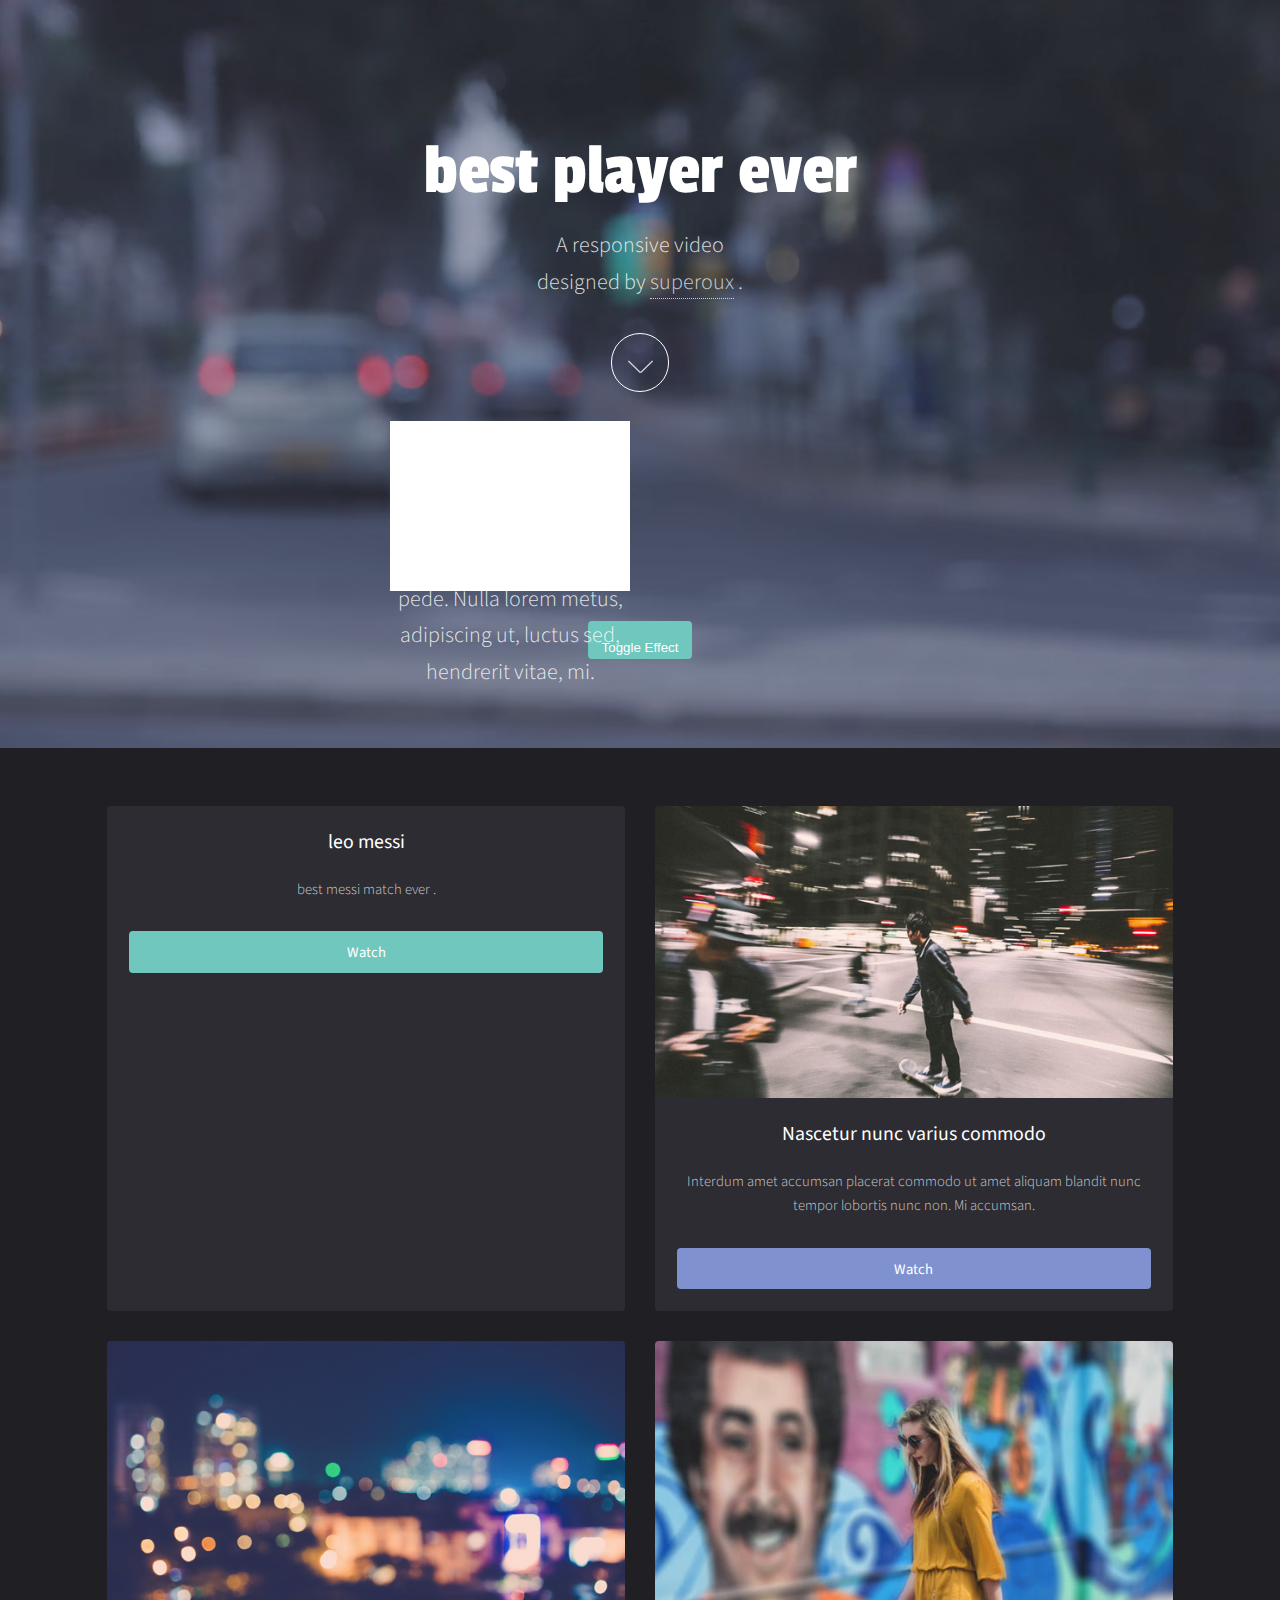
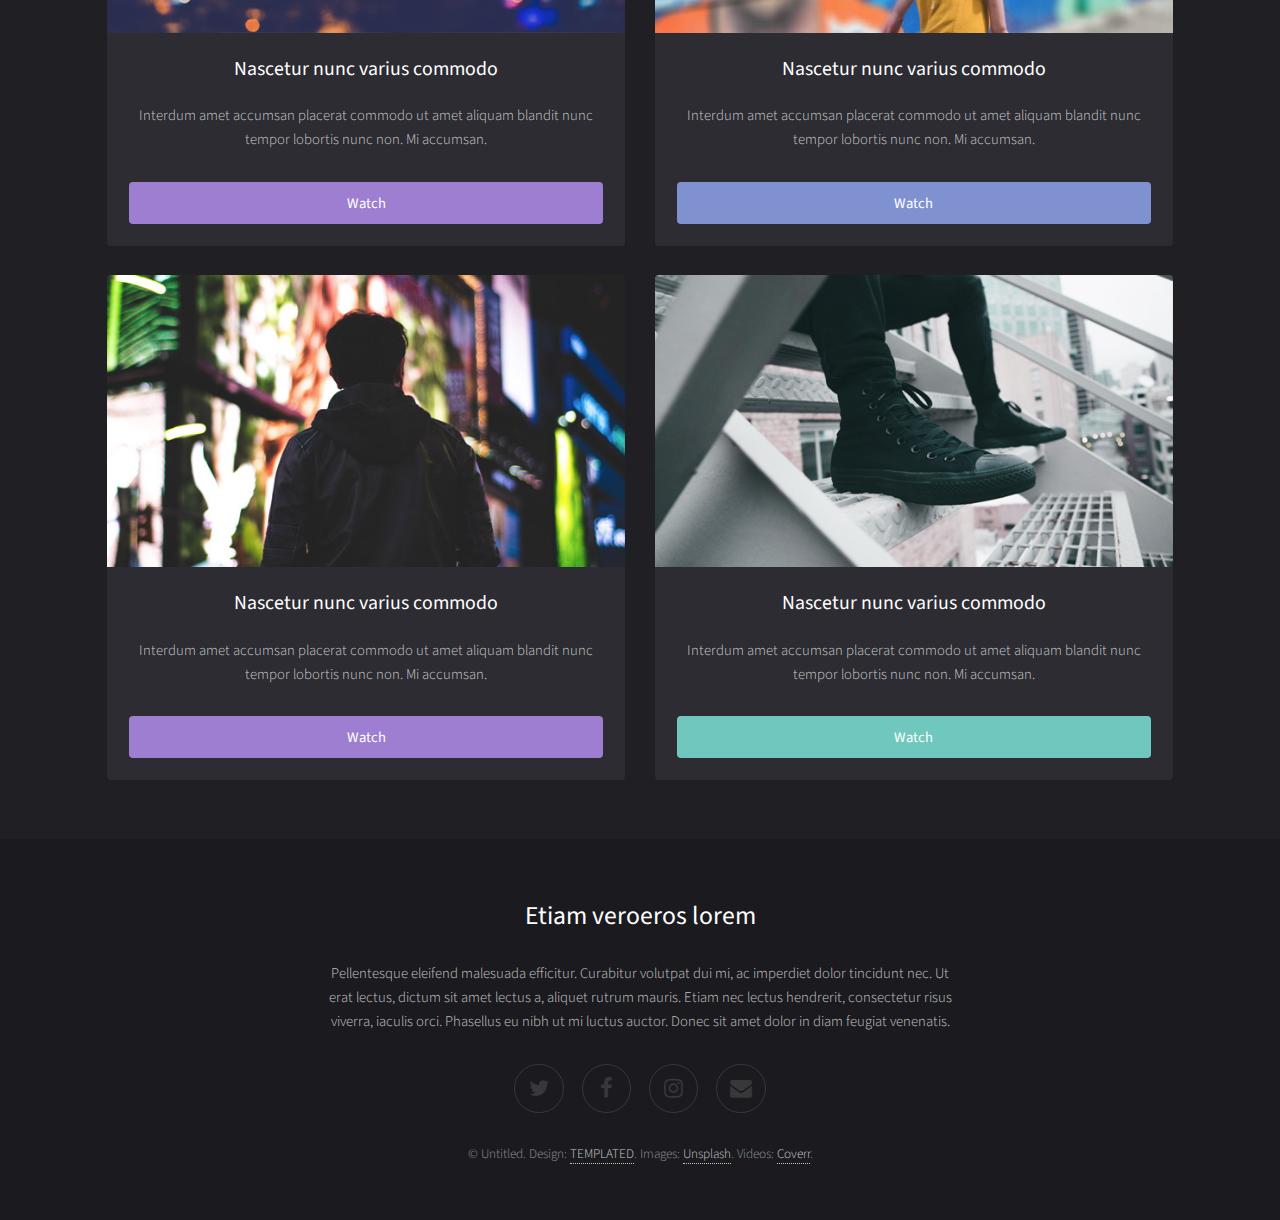
==== commit d6c8b829: "Update index.html" ====
--- a/index.html
+++ b/index.html
@@ -26,39 +26,7 @@
 							designed by <a href="https://www.instagram.com/superoux/?hl=en/">superoux</a> .</p>
 						</header>
 						<a href="#main" class="more">watch the game </a>
-					</div>
-					  <link rel="stylesheet" href="//code.jquery.com/ui/1.12.1/themes/base/jquery-ui.css">
-  <link rel="stylesheet" href="/resources/demos/style.css">
-  <style>
-    .toggler { width: 500px; height: 200px; position: relative; }
-    #button { padding: .5em 1em; text-decoration: none; }
-    #effect { width: 240px; height: 170px; padding: 0.4em; position: relative; background: #fff; }
-    #effect h3 { margin: 0; padding: 0.4em; text-align: center; }
-  </style>
-  <script src="https://code.jquery.com/jquery-1.12.4.js"></script>
-  <script src="https://code.jquery.com/ui/1.12.1/jquery-ui.js"></script>
-  <script>
-  $( function() {
-    var state = true;
-    $( "#button" ).on( "click", function() {
-      if ( state ) {
-        $( "#effect" ).animate({
-          backgroundColor: "#aa0000",
-          color: "#fff",
-          width: 500
-        }, 1000 );
-      } else {
-        $( "#effect" ).animate({
-          backgroundColor: "#fff",
-          color: "#000",
-          width: 240
-        }, 1000 );
-      }
-      state = !state;
-    });
-  } );
-  </script>
-
+					
 <div class="toggler">
   <div id="effect" class="ui-widget-content ui-corner-all">
     <h3 class="ui-widget-header ui-corner-all">Animate</h3>
@@ -130,9 +98,42 @@
 									<p>Interdum amet accumsan placerat commodo ut amet aliquam blandit nunc tempor lobortis nunc non. Mi accumsan.</p>
 									<a href="https://youtu.be/s6zR2T9vn2c" class="button fit" data-poptrox="youtube,800x400">Watch</a>
 								</div>
+						
 							</div>
 
-						</div>
+				</div>
+					  <link rel="stylesheet" href="//code.jquery.com/ui/1.12.1/themes/base/jquery-ui.css">
+  <link rel="stylesheet" href="/resources/demos/style.css">
+  <style>
+    .toggler { width: 500px; height: 200px; position: relative; }
+    #button { padding: .5em 1em; text-decoration: none; }
+    #effect { width: 240px; height: 170px; padding: 0.4em; position: relative; background: #fff; }
+    #effect h3 { margin: 0; padding: 0.4em; text-align: center; }
+  </style>
+  <script src="https://code.jquery.com/jquery-1.12.4.js"></script>
+  <script src="https://code.jquery.com/ui/1.12.1/jquery-ui.js"></script>
+  <script>
+  $( function() {
+    var state = true;
+    $( "#button" ).on( "click", function() {
+      if ( state ) {
+        $( "#effect" ).animate({
+          backgroundColor: "#aa0000",
+          color: "#fff",
+          width: 500
+        }, 1000 );
+      } else {
+        $( "#effect" ).animate({
+          backgroundColor: "#fff",
+          color: "#000",
+          width: 240
+        }, 1000 );
+      }
+      state = !state;
+    });
+  } );
+  </script>
+		</div>
 
 					</div>
 				</div>
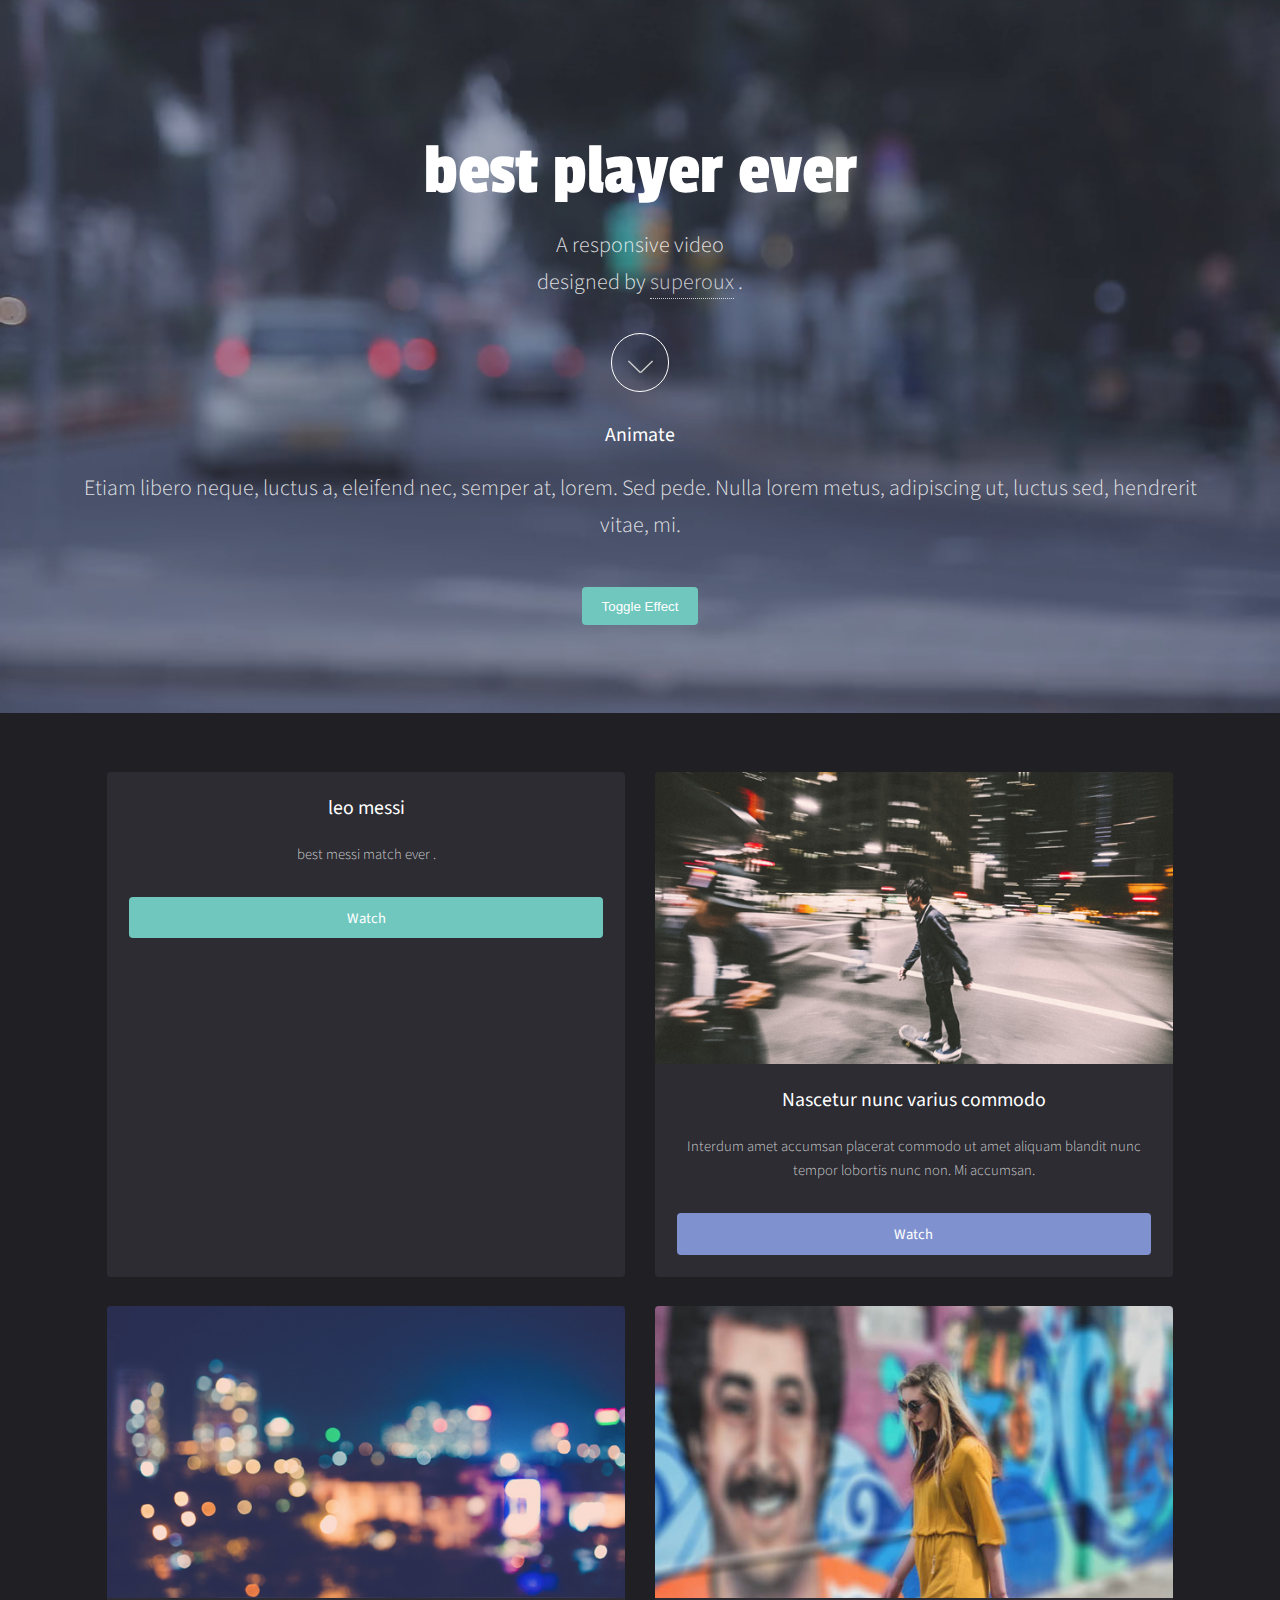
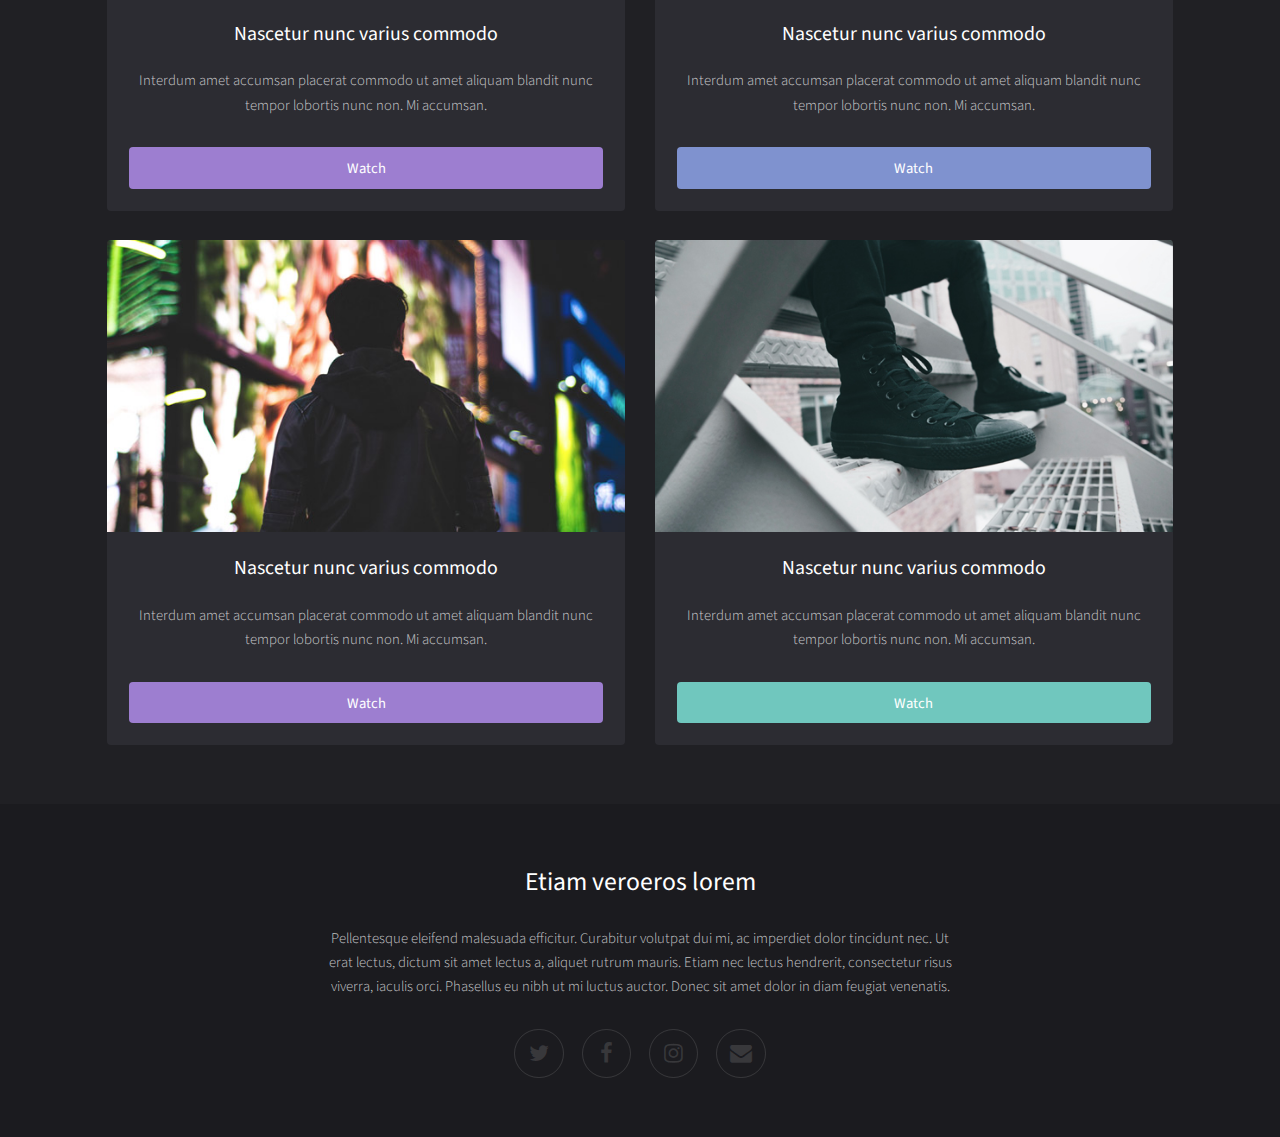
==== commit a0a28cb6: "Update index.html" ====
--- a/index.html
+++ b/index.html
@@ -102,37 +102,6 @@
 							</div>
 
 				</div>
-					  <link rel="stylesheet" href="//code.jquery.com/ui/1.12.1/themes/base/jquery-ui.css">
-  <link rel="stylesheet" href="/resources/demos/style.css">
-  <style>
-    .toggler { width: 500px; height: 200px; position: relative; }
-    #button { padding: .5em 1em; text-decoration: none; }
-    #effect { width: 240px; height: 170px; padding: 0.4em; position: relative; background: #fff; }
-    #effect h3 { margin: 0; padding: 0.4em; text-align: center; }
-  </style>
-  <script src="https://code.jquery.com/jquery-1.12.4.js"></script>
-  <script src="https://code.jquery.com/ui/1.12.1/jquery-ui.js"></script>
-  <script>
-  $( function() {
-    var state = true;
-    $( "#button" ).on( "click", function() {
-      if ( state ) {
-        $( "#effect" ).animate({
-          backgroundColor: "#aa0000",
-          color: "#fff",
-          width: 500
-        }, 1000 );
-      } else {
-        $( "#effect" ).animate({
-          backgroundColor: "#fff",
-          color: "#000",
-          width: 240
-        }, 1000 );
-      }
-      state = !state;
-    });
-  } );
-  </script>
 		</div>
 
 					</div>
@@ -150,7 +119,7 @@
 							<li><a href="#" class="icon fa-instagram"><span class="label">Instagram</span></a></li>
 							<li><a href="#" class="icon fa-envelope"><span class="label">Email</span></a></li>
 						</ul>
-						<p class="copyright">&copy; Untitled. Design: <a href="https://templated.co">TEMPLATED</a>. Images: <a href="https://unsplash.com/">Unsplash</a>. Videos: <a href="http://coverr.co/">Coverr</a>.</p>
+						
 					</div>
 				</footer>
 
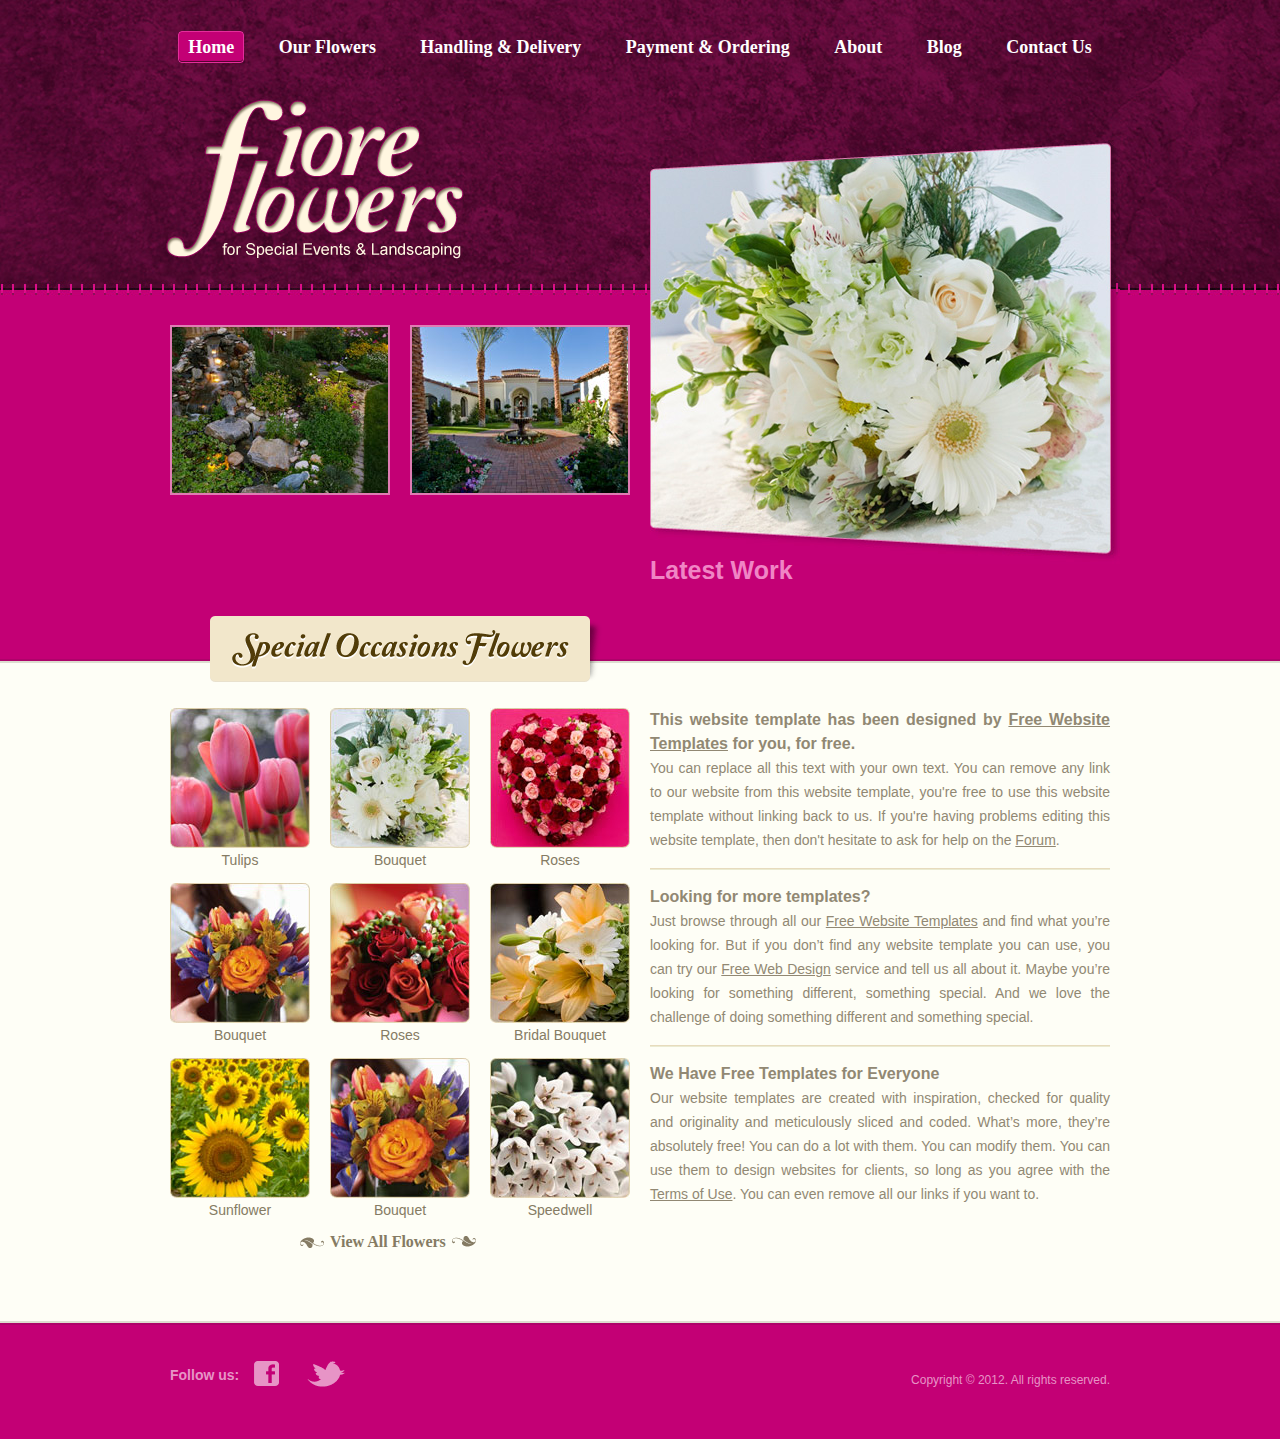
==== commit 5a5c0d7a: "Add files via upload" ====
--- a/index.html
+++ b/index.html
@@ -1,135 +1,137 @@
-<!DOCTYPE HTML>
-<!--
-	superoux
--->
-<html>
-	<head>
-		<title>best matches ever</title>
-		<meta charset="utf-8" />
-		<meta name="viewport" content="width=device-width, initial-scale=1" />
-		<link rel="stylesheet" href="assets/css/main.css" />
-		<script data-ad-client="ca-pub-2492050217759054" async src="https://pagead2.googlesyndication.com/pagead/js/adsbygoogle.js"></script>
-	</head>
-	<body id="top">
-
-			<!-- Banner -->
-			<!--
-				To use a video as your background, set data-video to the name of your video without
-				its extension (eg. images/banner). Your video must be available in both .mp4 and .webm
-				formats to work correctly.
-			-->
-				<section id="banner" data-video="images/banner">
-					<div class="inner">
-						<header>
-							<h1>best player ever </h1>
-							<p>A responsive video <br />
-							designed by <a href="https://www.instagram.com/superoux/?hl=en/">superoux</a> .</p>
-						</header>
-						<a href="#main" class="more">watch the game </a>
-					
-<div class="toggler">
-  <div id="effect" class="ui-widget-content ui-corner-all">
-    <h3 class="ui-widget-header ui-corner-all">Animate</h3>
-    <p>
-      Etiam libero neque, luctus a, eleifend nec, semper at, lorem. Sed pede. Nulla lorem metus, adipiscing ut, luctus sed, hendrerit vitae, mi.
-    </p>
-  </div>
-</div>
- 
-<button id="button" class="ui-state-default ui-corner-all">Toggle Effect</button>
-				</section>
-
-			<!-- Main -->
-				<div id="main">
-					<div class="inner">
-
-					<!-- Boxes -->
-						<div class="thumbnails">
-
-							<div class="box">
-								<a href="https://youtu.be/xSsiS304iY8" class="image fit"><img src="https://img.youtube.com/vi/xSsiS304iY8/default.jpg" alt="" /></a>
-								<div class="inner">
-									<h3>leo messi</h3>
-									<p>best messi match ever .</p>
-									<a href="https://youtu.be/s6zR2T9vn2c" class="button fit" data-poptrox="youtube,800x400">Watch</a>
-								</div>
-							</div>
-
-							<div class="box">
-								<a href="http://sbaico.xyz/So.mp4" class="image fit"><img src="images/pic02.jpg" alt="" /></a>
-								<div class="inner">
-									<h3>Nascetur nunc varius commodo</h3>
-									<p>Interdum amet accumsan placerat commodo ut amet aliquam blandit nunc tempor lobortis nunc non. Mi accumsan.</p>
-									<a href="http://sbaico.xyz/So.mp4" class="button style2 fit" data-poptrox="youtube,800x400">Watch</a>
-								</div>
-							</div>
-
-							<div class="box">
-								<a href="https://youtu.be/s6zR2T9vn2c" class="image fit"><img src="images/pic03.jpg" alt="" /></a>
-								<div class="inner">
-									<h3>Nascetur nunc varius commodo</h3>
-									<p>Interdum amet accumsan placerat commodo ut amet aliquam blandit nunc tempor lobortis nunc non. Mi accumsan.</p>
-									<a href="https://youtu.be/s6zR2T9vn2c" class="button style3 fit" data-poptrox="youtube,800x400">Watch</a>
-								</div>
-							</div>
-
-							<div class="box">
-								<a href="https://youtu.be/s6zR2T9vn2c" class="image fit"><img src="images/pic04.jpg" alt="" /></a>
-								<div class="inner">
-									<h3>Nascetur nunc varius commodo</h3>
-									<p>Interdum amet accumsan placerat commodo ut amet aliquam blandit nunc tempor lobortis nunc non. Mi accumsan.</p>
-									<a href="https://youtu.be/s6zR2T9vn2c" class="button style2 fit" data-poptrox="youtube,800x400">Watch</a>
-								</div>
-							</div>
-
-							<div class="box">
-								<a href="https://youtu.be/s6zR2T9vn2c" class="image fit"><img src="images/pic05.jpg" alt="" /></a>
-								<div class="inner">
-									<h3>Nascetur nunc varius commodo</h3>
-									<p>Interdum amet accumsan placerat commodo ut amet aliquam blandit nunc tempor lobortis nunc non. Mi accumsan.</p>
-									<a href="https://youtu.be/s6zR2T9vn2c" class="button style3 fit" data-poptrox="youtube,800x400">Watch</a>
-								</div>
-							</div>
-
-							<div class="box">
-								<a href="https://youtu.be/s6zR2T9vn2c" class="image fit"><img src="images/pic06.jpg" alt="" /></a>
-								<div class="inner">
-									<h3>Nascetur nunc varius commodo</h3>
-									<p>Interdum amet accumsan placerat commodo ut amet aliquam blandit nunc tempor lobortis nunc non. Mi accumsan.</p>
-									<a href="https://youtu.be/s6zR2T9vn2c" class="button fit" data-poptrox="youtube,800x400">Watch</a>
-								</div>
-						
-							</div>
-
-				</div>
-		</div>
-
-					</div>
-				</div>
-
-			<!-- Footer -->
-				<footer id="footer">
-					<div class="inner">
-						<h2>Etiam veroeros lorem</h2>
-						<p>Pellentesque eleifend malesuada efficitur. Curabitur volutpat dui mi, ac imperdiet dolor tincidunt nec. Ut erat lectus, dictum sit amet lectus a, aliquet rutrum mauris. Etiam nec lectus hendrerit, consectetur risus viverra, iaculis orci. Phasellus eu nibh ut mi luctus auctor. Donec sit amet dolor in diam feugiat venenatis. </p>
-
-						<ul class="icons">
-							<li><a href="#" class="icon fa-twitter"><span class="label">Twitter</span></a></li>
-							<li><a href="#" class="icon fa-facebook"><span class="label">Facebook</span></a></li>
-							<li><a href="#" class="icon fa-instagram"><span class="label">Instagram</span></a></li>
-							<li><a href="#" class="icon fa-envelope"><span class="label">Email</span></a></li>
-						</ul>
-						
-					</div>
-				</footer>
-
-		<!-- Scripts -->
-			<script src="assets/js/jquery.min.js"></script>
-			<script src="assets/js/jquery.scrolly.min.js"></script>
-			<script src="assets/js/jquery.poptrox.min.js"></script>
-			<script src="assets/js/skel.min.js"></script>
-			<script src="assets/js/util.js"></script>
-			<script src="assets/js/main.js"></script>
-
-	</body>
-</html>
+<!DOCTYPE html>
+<!-- Template by freewebsitetemplates.com -->
+<html>
+<head>
+<meta charset="utf-8" />
+<title>Flower Shop</title>
+<link rel="stylesheet" type="text/css" href="css/style.css" media="all" />
+<!--[if IE 6]>
+	<link rel="stylesheet" type="text/css" href="css/ie6.css" media="all" />
+<![endif]-->
+<!--[if IE 7]>
+	<link rel="stylesheet" type="text/css" href="css/ie7.css" media="all" />
+<![endif]-->
+</head>
+<body>
+	<div id="header">
+		<ul>
+			<li class="selected"><a href="index.html">home</a></li>
+			<li><a href="flowers.html">our flowers</a></li>
+			<li><a href="handling.html">handling &amp; delivery</a></li>
+			<li><a href="payment.html">payment &amp; ordering</a></li>
+			<li><a href="about.html">about</a></li>
+			<li><a href="blog.html">blog</a></li>
+			<li><a href="contact.html">contact us</a></li>		
+		</ul>
+		<div class="logo">
+			<a href="index.html"><img src="images/logo.gif" alt="" /></a>
+		</div>
+	</div>
+	<div id="body">
+		<div class="featured">
+			<div>
+				<ul>
+					<li><a href="index.html"><img src="images/backyard.jpg" alt="" /></a></li>
+					<li><a href="index.html"><img src="images/garden.jpg" alt="" /></a></li>		
+				</ul>		
+				<div class="section">
+					<div>
+						<a href="index.html"><img src="images/bridal-bouquet.jpg" alt="" /></a>
+						<h2>latest work</h2>	
+					</div>	
+				</div>
+			</div>
+		</div>
+		<div class="content">
+			<span class="heading"><img src="images/special-occasions-flowers.gif" alt="" /></span>
+			<div>
+				<div>
+					<ul>
+						<li>
+							<a href="flowers.html">
+							<img src="images/tulips.jpg" alt="" />
+							<span>Tulips</span>
+							</a>
+						</li>	
+						<li>
+							<a href="flowers.html">
+							<img src="images/bouquet.jpg" alt="" />
+							<span>Bouquet</span>
+							</a>
+						</li>	
+						<li>
+							<a href="flowers.html">
+							<img src="images/roses.jpg" alt="" />
+							<span>Roses</span>
+							</a>
+						</li>	
+						<li>
+							<a href="flowers.html">
+							<img src="images/bouquet2.jpg" alt="" />
+							<span>Bouquet</span>
+							</a>
+						</li>	
+						<li>
+							<a href="flowers.html">
+							<img src="images/roses2.jpg" alt="" />
+							<span>Roses</span>
+							</a>
+						</li>	
+						<li>
+							<a href="flowers.html">
+							<img src="images/bridal-bouquet2.jpg" alt="" />
+							<span>Bridal Bouquet</span>
+							</a>
+						</li>	
+						<li>
+							<a href="flowers.html">
+							<img src="images/sunflower.jpg" alt="" />
+							<span>Sunflower</span>
+							</a>
+						</li>	
+						<li>
+							<a href="flowers.html">
+							<img src="images/bouquet3.jpg" alt="" />
+							<span>Bouquet</span>
+							</a>
+						</li>	
+						<li>
+							<a href="flowers.html">
+							<img src="images/speedwell.jpg" alt="" />
+							<span>Speedwell</span>
+							</a>
+						</li>			
+					</ul>
+					<h4><a href="flowers.html">view all flowers</a></h4>
+				</div>
+				<ul>
+					<li>
+						<h3>This website template has been designed by <a href="http://www.freewebsitetemplates.com/">Free Website Templates</a> for you, for free.</h3>
+						<p>You can replace all this text with your own text. You can remove any link to our website from this website template, you're free to use this website template without linking back to us. If you're having problems editing this website template, then don't hesitate to ask for help on the <a href="http://www.freewebsitetemplates.com/forum">Forum</a>.</p>
+					</li>		
+					<li>
+						<h3>Looking for more templates?</h3>
+						<p>Just browse through all our <a href="http://www.freewebsitetemplates.com/">Free Website Templates</a> and find what you’re looking for. But if you don’t find any website template you can use, you can try our <a href="http://www.freewebsitetemplates.com/freewebdesign/">Free Web Design</a> service and tell us all about it. Maybe you’re looking for something different, something special. And we love the challenge of doing something different and something special.</p>
+					</li>	
+					<li>
+						<h3>We Have Free Templates for Everyone</h3>
+						<p>Our website templates are created with inspiration, checked for quality and originality and meticulously sliced and coded. What’s more, they’re absolutely free! You can do a lot with them. You can modify them. You can use them to design websites for clients, so long as you agree with the <a href="http://www.freewebsitetemplates.com/about/termsofuse/">Terms of Use</a>. You can even remove all our links if you want to.</p>
+					</li>		
+				</ul>
+			</div>
+		</div>
+	</div>
+	<div id="footer">
+		<div>
+			<div class="connect">
+				<h4>Follow us:</h4>
+				<ul>
+					<li class="facebook"><a href="http://facebook.com/freewebsitetemplates" target="_blank">facebook</a></li>
+					<li class="twitter"><a href="http://twitter.com/fwtemplates" target="_blank">twitter</a></li>		
+				</ul>
+			</div>
+			<p>Copyright &copy; 2012. All rights reserved.</p>
+		</div>
+	</div>
+</body>
+</html>--- a/css/style.css
+++ b/css/style.css
@@ -0,0 +1,536 @@
+/* Template by freewebsitetemplates.com */
+
+body {
+	background: #c30075;
+	font-family: Arial, Helvetica, sans-serif;
+	margin: 0;
+	padding: 0;	
+}
+#header {
+	background: url(../images/bg-header.jpg) repeat-x center top;
+	margin: 0;
+	padding: 0;	
+	overflow: hidden;
+	min-width: 960px;
+}
+#header ul {
+	margin: 0 auto;
+	overflow: hidden;
+	padding: 31px 0 34px 0;	
+	text-align: center;
+	width: 960px;
+}
+#header ul li {
+	display: inline-block;
+	list-style: none;
+	margin: 0 15px;
+	padding: 0;
+}	
+#header ul li a {
+	color: #fff;
+	display: block;
+	font-family: Times New Roman;
+	font-size: 18px;
+	font-weight: bold;
+	height: 32px;
+	line-height: 32px;
+	margin: 0;
+	padding: 0 10px 0 0;
+	text-decoration: none;	
+	text-transform: capitalize;
+}
+#header ul li.selected,
+#header ul li.selected a {
+	background: url(../images/menu.gif) no-repeat top left;
+}
+
+#header ul li.selected {
+	background-position: 0 0;
+	padding: 0 0 0 10px;
+}
+#header ul li.selected a {
+	background-position: right -34px;
+}
+#header ul li a:hover {
+	color: #fff6e0;	
+}
+#header div {
+	margin: 0 auto;
+	padding: 0 0 61px 10px;
+	width: 960px;
+}	
+#header div.logo a {
+	display: block;
+	margin: 0;
+	padding: 0;	
+	width: 301px;
+}
+#header div.logo a img{
+	border: 0;
+}
+#body {
+	background: #fefef6 url(../images/bg-content.gif) repeat-x top left;
+	margin: 0;
+	padding: 0;
+	min-width: 960px;
+}	
+#body h1 {
+	color: #918873;
+	font-family: Times New Roman;
+	font-size: 36px;
+	margin: 0;
+	padding: 48px 0;	
+	text-transform: capitalize;
+}
+#body h3 {
+	color: #918873;
+	font-size: 16px;
+	line-height: 24px;
+	margin: 0;
+	padding: 0;
+	text-align: justify;
+}
+#body h3 a {
+	color: #918873;	
+	margin: 0;
+	padding: 0;
+}
+#body h3 a:hover {
+	color: #b7b1a1;
+}
+#body p {
+	color: #918873;
+	font-size: 14px;
+	line-height: 24px;
+	margin: 0;
+	padding: 0;	
+	text-align: justify;
+}
+#body p a {
+	color: #918873;	
+}
+#body p a:hover {
+	color: #b7b1a1;		
+}
+#body div.featured {
+	background: #c30075 url(../images/bg-content.gif) repeat-x bottom left;	
+	height: 338px;
+	margin: 0;
+	padding: 0;
+}
+#body div.featured div {
+	margin: 0 auto;
+	padding: 0 10px;
+	width: 940px;
+}
+#body div.featured div ul {
+	margin: 0;
+	overflow: hidden;
+	padding: 0;
+	width: 480px;	
+}
+#body div.featured div ul li {
+	float: left;
+	list-style: none;
+	margin: 0 20px 0 0;
+	padding: 0;	
+	width: 220px;
+}
+#body div.featured div ul li img {
+	border: 2px solid #e07cb3;
+	margin: 0;
+	padding: 0;	
+}
+#body div.featured div div.section {
+	position: relative;	
+}
+#body div.featured div div.section div {
+	left: 470px;
+	position: absolute;
+	top: -359px;
+	width: 470px;
+}
+#body div.featured div div.section div img {
+	border: 0;
+	margin: 0;
+}
+#body div.featured h2 {
+	color: #f085c5;
+	font-size: 25px;
+	margin: -12px 0 0 0;
+	padding: 0;	
+	text-transform: capitalize;
+}
+#body .content {
+	margin: 0 auto;
+	padding: 0 0 72px 0;
+	width: 960px;
+}
+#body .content span.heading {
+	display: block;
+	margin: 0;
+	padding: 0;
+	position: relative;	
+}
+#body .content span.heading img {
+	left: 50px;
+	position: absolute;	
+	top: -47px;
+	z-index: 3;
+}
+#body .content div {
+	margin: 0;
+	padding: 0;
+	overflow: hidden;	
+	width: 960px;
+}
+#body .content div ul {
+	float: left;
+	margin: 0;
+	padding: 45px 0 0 0;	
+	width: 470px;	
+}
+#body .content div ul li {
+	background: url(../images/border.gif) repeat-x bottom left;
+	list-style: none;
+	margin: 0 10px 15px 0;
+	padding: 0 0 18px 0;	
+}
+#body .content div ul li:last-child {
+	background: none;	
+}
+#body .content div div ul li a {
+	text-decoration: none;	
+}
+#body .content div div ul li a:hover span {
+	color: #b7b1a1;		
+}
+#body .content div div ul li img {
+	border: 0;	
+}
+#body .content h3 {
+	color: #918873;
+	font-size: 16px;
+	line-height: 24px;
+	margin: 0;
+	padding: 0;	
+}
+#body .content h3 a {
+	color: #918873;	
+}
+#body .content h3 a:hover {
+	color: #b7b1a1;	
+}
+#body .content div ul li p {
+	color: #918873;
+	font-size: 14px;
+	line-height: 24px;
+	margin: 0;
+	padding: 0;	
+	text-align: justify;
+}
+#body .content div ul li p a {
+	color: #918873;	
+}
+#body .content div ul li p a:hover {
+	color: #b7b1a1;		
+}
+#body .content div div {
+	float: left;
+    margin: 0 10px 0 0;
+    overflow: hidden;
+    padding: 0 10px 0 0;
+    width: 470px;
+}
+#body .content div div ul {
+	float: none;
+	margin: 0;
+	overflow: hidden;
+	width: 480px;
+}
+#body .content div div ul li {
+	background: none;
+	float: left;
+	list-style: none;	
+	margin: 0 10px 15px;
+	padding: 0;
+}
+#body .content div div ul li span {
+	color: #857b63;
+	display: block;
+	font-size: 14px;
+	margin: 0;
+	padding: 0;
+	text-align: center;	
+}
+#body .content div div h4 {
+	background: url(../images/icons.gif) no-repeat left -62px;	
+	float: left;
+	margin: 0 0 0 140px;
+	padding: 0 0 0 30px;
+}
+#body .content div div h4 a {
+	background: url(../images/icons.gif) no-repeat right -86px;
+	color: #857b63;
+	display: block;	
+	height: 16px;
+	font-family: Times New Roman;
+	font-size: 16px;
+	margin: 0;
+	padding: 0 30px 0 0;
+	text-decoration: none;
+	text-transform: capitalize;
+}
+#body .content div div h4 a:hover {
+	color: #b7b1a1;	
+}
+#body .gallery {
+	margin: 0 auto;
+	padding: 0;
+	padding: 0 0 50px 10px;
+	width: 950px;	
+}
+#body .gallery div {
+	margin: 0;
+	overflow: hidden;
+	padding: 0 0 5px 0;	
+}
+#body .gallery div div {
+	float: left;
+	width: 470px;	
+}
+#body .gallery div ul {
+	float: left;
+	margin: 0;
+	overflow: hidden;
+	padding: 0;	
+	width: 480px;
+}
+#body .gallery div ul li {
+	float: left;
+	list-style: none;
+	margin: 0 10px 10px;
+	padding: 0;	
+}
+#body .gallery div img{
+	border: 0;	
+}
+#body .handling {
+	margin: 0 auto;
+	padding: 0 10px 50px 10px;	
+	width: 940px;
+}
+#body .handling div {
+	overflow: hidden;	
+	padding: 0;
+}
+#body .handling div ul {
+	float: left;
+	margin: 0;
+	padding: 20px 0 0;	
+	width: 560px;
+}
+#body .handling div ul li {
+	background: url(../images/bullet.gif) no-repeat 0 10px;
+	list-style: none;
+	margin: 0;
+	padding: 0 30px 0 20px;	
+}
+#body .handling div div {
+	float: left;
+	margin: 0;
+	padding: 20px 0 0;
+	width: 378px;	
+}
+#body .handling div div img {
+	border: 1px solid #948b76;	
+	margin: 0;
+	padding: 0;
+}
+#body .payment {
+	margin: 0 auto;
+	overflow: hidden;
+	padding: 0 0 50px 0;
+	width: 940px;	
+}
+#body .payment div {
+	overflow: hidden;	
+}
+#body .payment div .article {
+	float: left;
+	margin: 0;
+	padding: 0;
+	width: 600px;	
+}
+#body .payment .section1 {
+	background: url(../images/border2.gif) repeat-x bottom left;	
+	margin: 0 0 20px 0;
+	padding: 0 0 20px 0;
+}
+#body .payment .section1 .article {
+	padding: 0 20px 0 0;	
+}
+#body .payment .section2 .article {
+	padding: 0 0 0 20px;	
+}
+#body .payment div .article ul {
+	margin: 0;
+	padding: 0 0 0 10px;
+}	
+#body .payment div .article ul li {
+	background: url(../images/bullet.gif) no-repeat 0 10px;
+	list-style: none;
+	margin: 0;
+	padding: 0 0 0 15px;	
+}
+#body .payment div div {
+	float: left;
+	margin: 0;
+	padding: 0;
+	width: 320px;	
+}
+#body .payment div div img {
+	border: 1px solid #918873;	
+	margin: 0;
+	padding: 0;
+}
+#body .about {
+	margin: 0 auto;
+	padding: 0 10px 50px 10px;
+	width: 940px;
+}	
+#body .about h2 {
+	color: #918873;
+	font-size: 16px;
+	margin: 0;
+	padding: 0 0 5px 0;	
+	text-transform: capitalize;
+}
+#body .about div {
+	margin: 0;
+	padding: 0 0 30px 0;
+}	
+#body .blog {
+	margin: 0 auto;
+	overflow: hidden;
+	padding: 0 10px 50px 10px;
+	width: 940px;	
+}
+#body .blog div {
+	float: left;
+	margin: 0;
+	padding: 0;
+	width: 640px;	
+}
+#body .blog ul {
+	float: right;
+	margin: 0;
+	padding: 0 0 0 28px;	
+	width: 272px;
+}
+#body .blog ul li {
+	background: url(../images/border2.gif) repeat-x bottom left;
+	list-style: none;
+	margin: 0 0 15px;
+	padding: 0 0 15px;	
+}
+#body .blog ul li h3 {
+	font-size: 14px;	
+}
+#body .blog ul li:last-child {
+	background: none;	
+}
+#body .contact {
+	margin: 0 auto;
+	padding: 0 10px 50px 10px;
+	width: 940px;	
+}
+#body .contact div {
+	overflow: hidden;
+	margin: 0;
+	padding: 0;	
+}
+#body .contact div div {
+	float: left;
+	width: 470px;	
+}
+#body .contact ul {
+	margin: 0;
+	padding: 0;	
+}
+#body .contact ul li {
+	color: #918873;
+	font-size: 14px;
+	list-style: none;
+	margin: 0;
+	padding: 8px 0 0;	
+}
+#body .contact ul li span {
+	background: url(../images/colon.gif) no-repeat center right;
+	display: inline-block;
+	margin: 0 10px 0 0;
+	padding: 0;
+	width: 80px;
+}
+#body .contact div h4 {
+	color: #918873;
+	font-size: 14px;
+	margin: 0;
+	padding: 30px 0 0;
+	text-transform: uppercase;	
+}
+#footer {
+	background: url(../images/bg-footer.gif) repeat-x top left;
+	margin: 0;
+	padding: 40px 0;	
+}
+#footer div {
+	margin: 0 auto;
+	overflow: hidden;
+	padding: 0;
+	width: 940px;	
+}
+#footer div .connect {
+	float: left;
+	overflow: hidden;	
+	width: auto;
+}
+#footer div .connect h4 {
+	color: #e794c6;
+	float: left;	
+	font-size: 14px;
+	font-weight: bold;
+	line-height: 28px;
+	margin: 0;
+	padding: 0;
+}
+#footer div .connect ul {
+	float: left;
+	margin: 0;
+	padding: 0;	
+	overflow: hidden;
+	width: 200px;
+}
+#footer div .connect ul li {
+	float: left;
+	list-style: none;
+	margin: 0 0 0 15px;
+	padding: 0;	
+}
+#footer div .connect ul li a {
+	display: block;	
+	height: 26px;
+	width: 38px;
+	text-indent: -99999em;
+}
+#footer div .connect ul li.facebook a {
+	background: url(../images/icons.gif) no-repeat 0 0;	
+}
+#footer div .connect ul li.twitter a {
+	background: url(../images/icons.gif) no-repeat 0 -30px;	
+}
+#footer div p {
+	color: #e794c6;
+	float: right;
+	font-size: 12px;
+}	--- a/css/ie6.css
+++ b/css/ie6.css
@@ -0,0 +1,29 @@
+#header ul li {
+	display: inline;
+}
+#header ul li a {
+	display: inline-block;
+}
+#body div.featured div ul {
+	padding: 0 0 0 10px;	
+}
+#body div.featured div div.section div {
+	left: 480px;
+	top: -353px;
+}
+#body .content div div ul li {
+	margin: 0 8px 15px;
+}
+#body .content div div h4 {
+	margin: 0 0 0 80px;
+}
+#body .content div div h4 a {
+	text-align: center;
+	width: 130px;
+}
+#body .gallery h3 {
+	margin: 15px 0 0;
+}
+#body .gallery div ul li {
+	margin: 0 8px 10px;
+}--- a/css/ie7.css
+++ b/css/ie7.css
@@ -0,0 +1,9 @@
+#header ul li {
+	display: inline;
+}
+#header ul li a {
+	display: inline-block;
+}
+#body div.featured div div.section div {
+	top: -353px;
+}